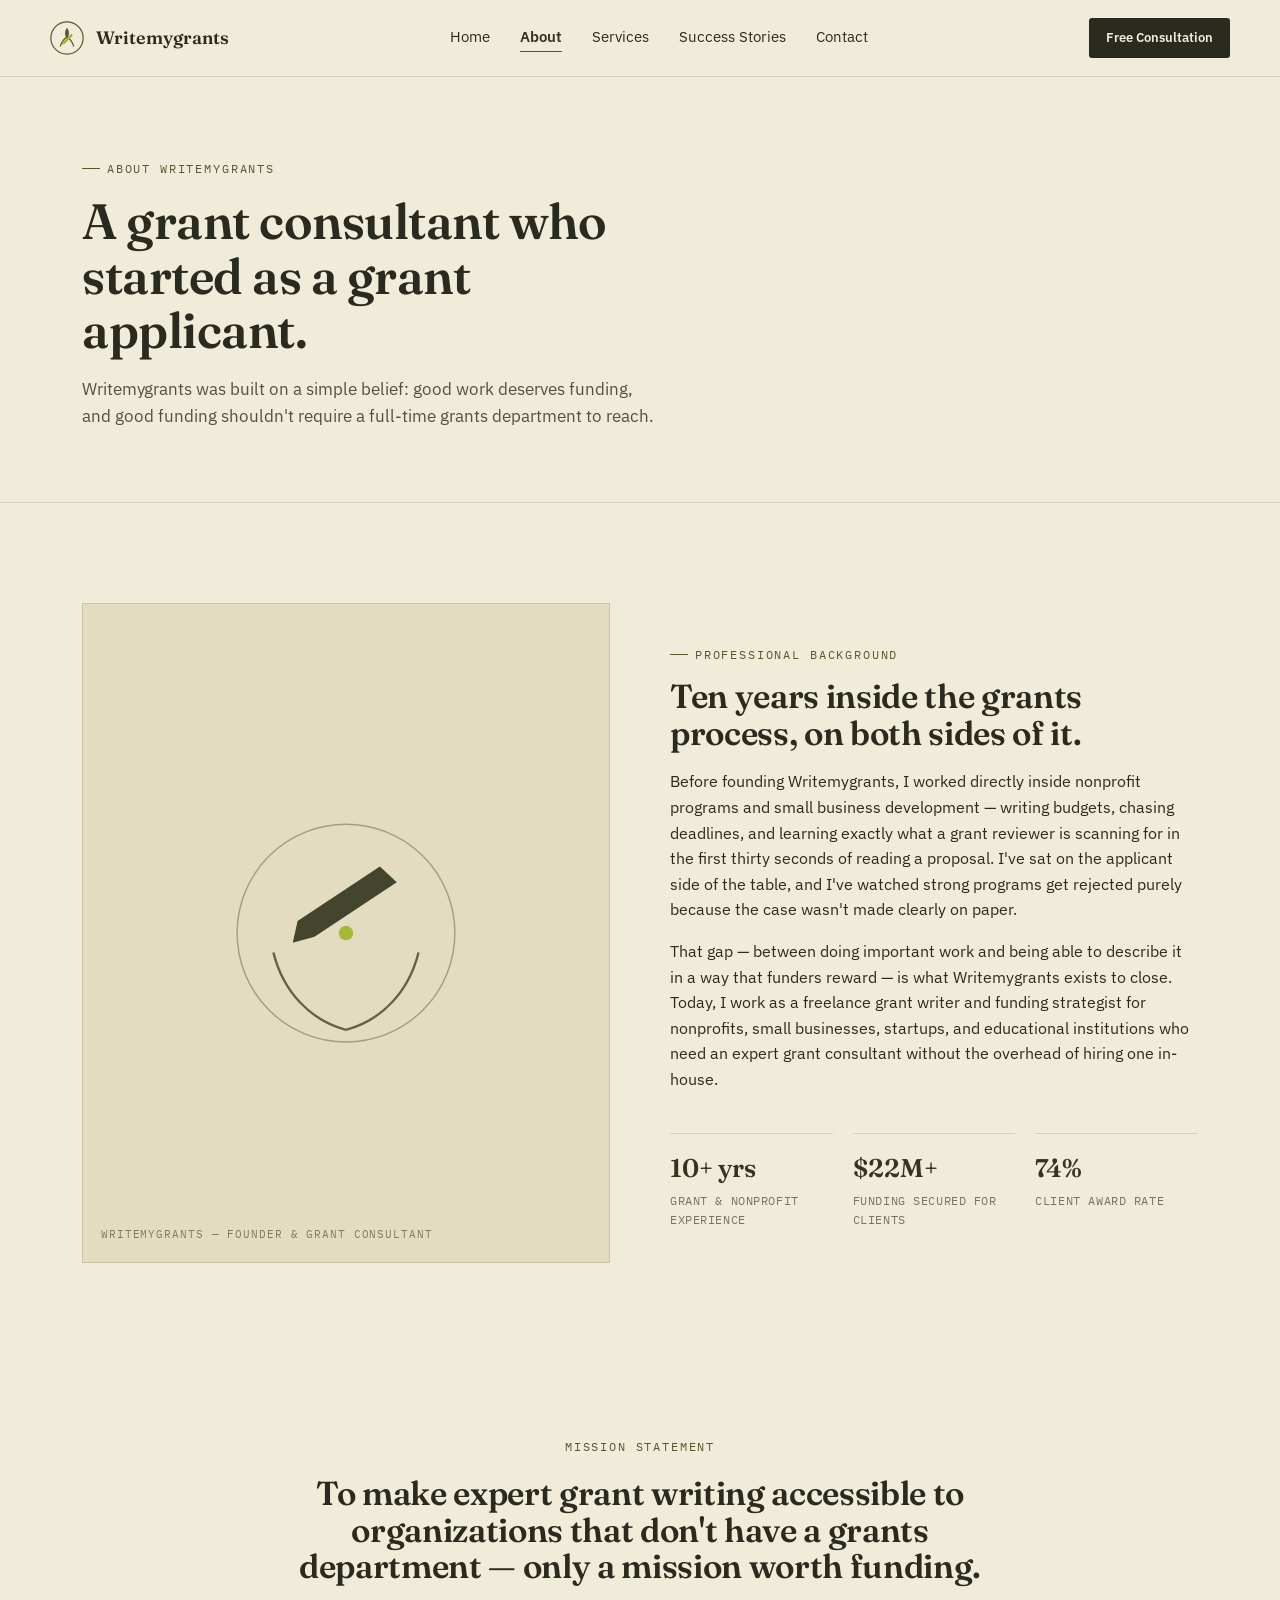
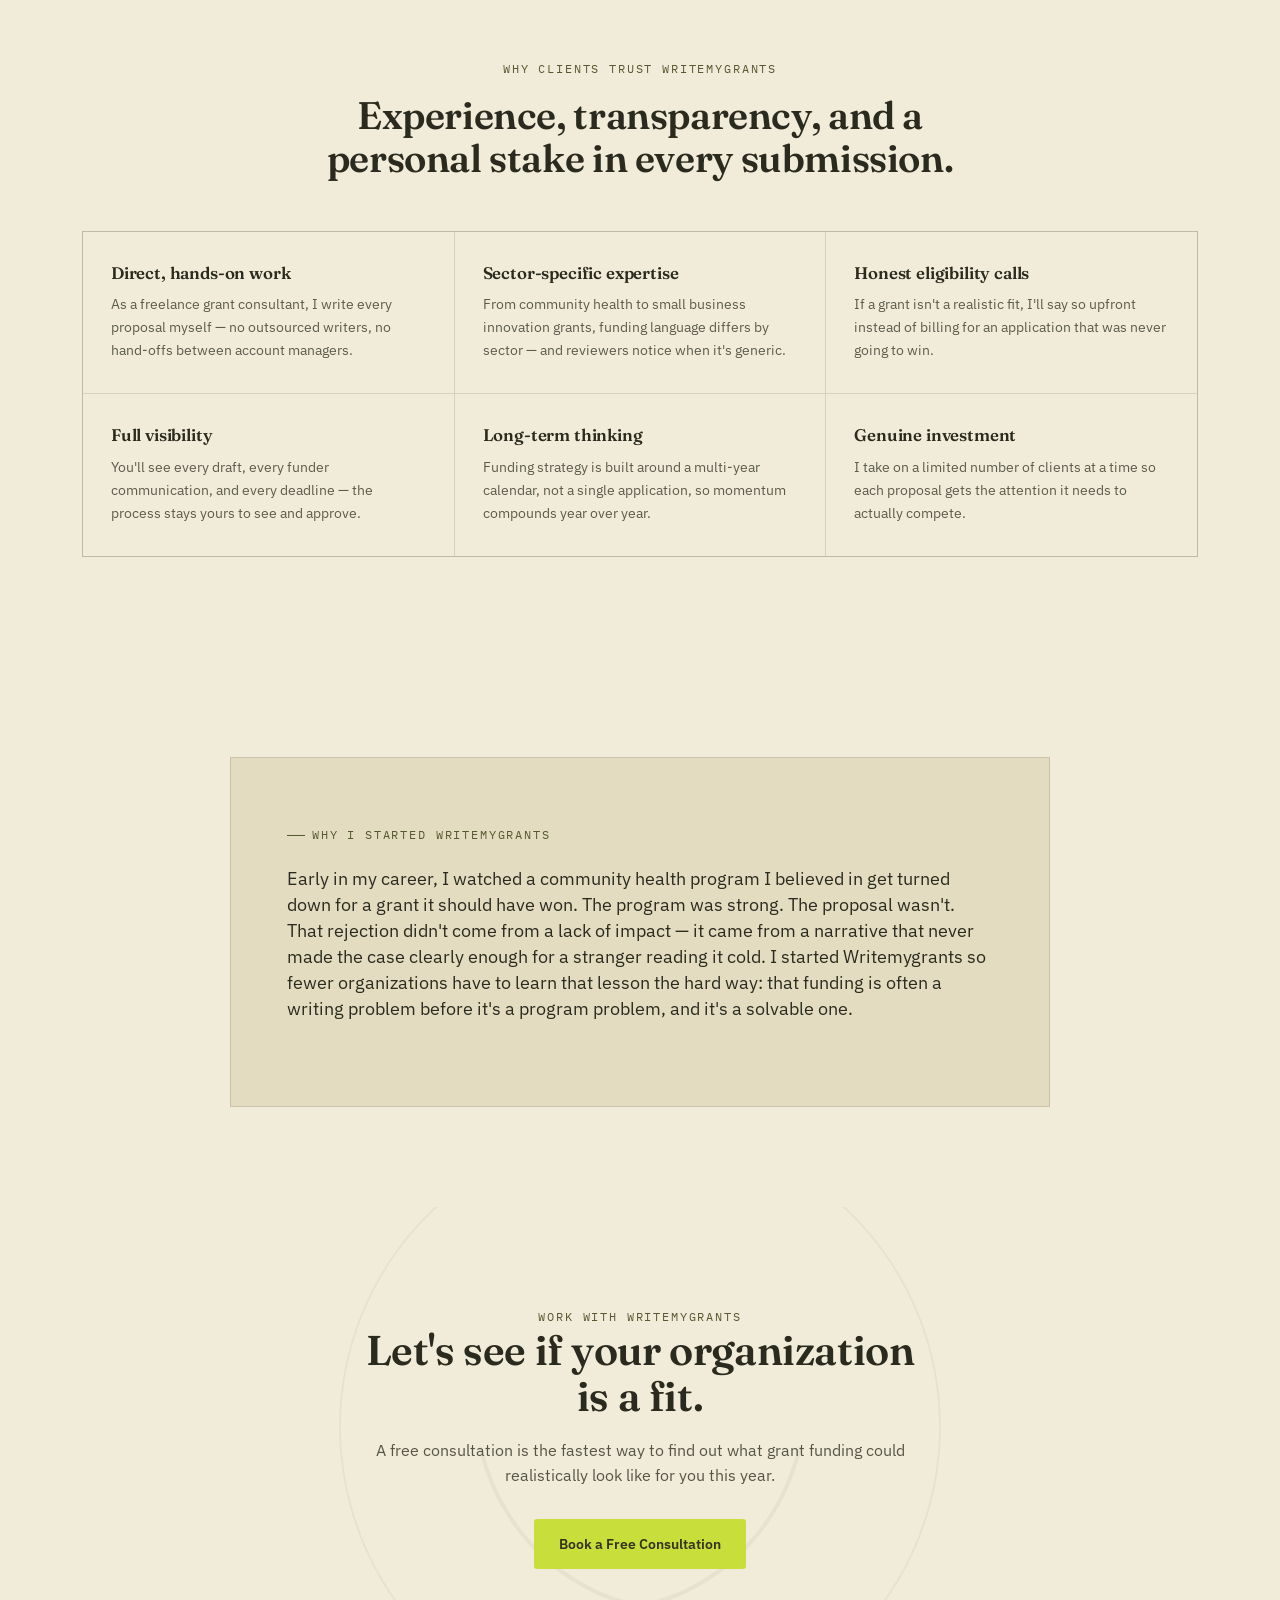
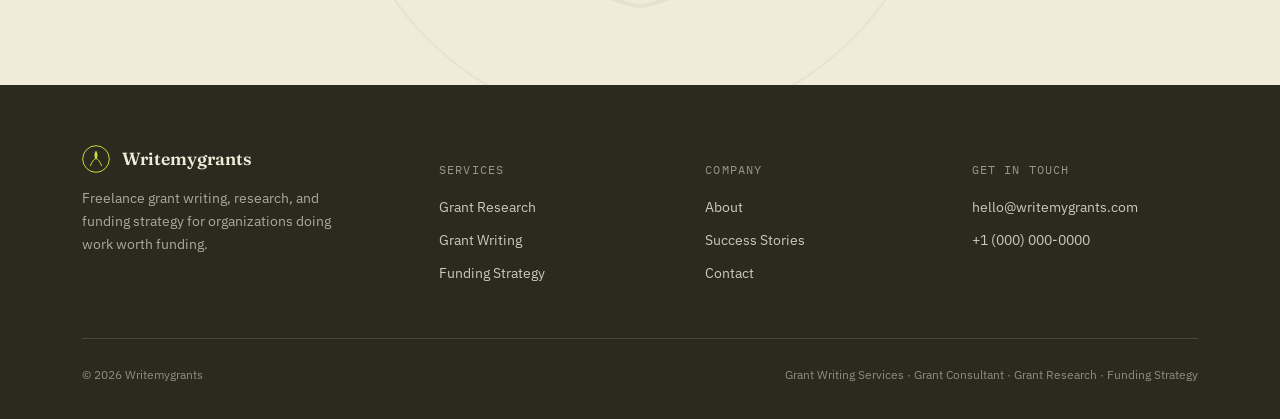
==== about.html @ f79d7c41 "Add files via upload" ====
<!DOCTYPE html>
<html lang="en">
<head>
<meta charset="UTF-8">
<meta name="viewport" content="width=device-width, initial-scale=1.0">
<title>About Writemygrants | Freelance Grant Consultant &amp; Grant Writing Expert</title>
<meta name="description" content="Learn about Writemygrants — a freelance grant consultant dedicated to helping nonprofits, small businesses, and educational institutions secure funding through expert grant research and grant writing.">
<link rel="preconnect" href="https://fonts.googleapis.com">
<link rel="preconnect" href="https://fonts.gstatic.com" crossorigin>
<link href="https://fonts.googleapis.com/css2?family=Fraunces:ital,opsz,wght@0,9..144,300;0,9..144,500;0,9..144,600;1,9..144,400&family=IBM+Plex+Sans:wght@400;500;600&family=IBM+Plex+Mono:wght@400;500&display=swap" rel="stylesheet">
<link rel="stylesheet" href="styles.css">
</head>
<body>

<header class="site">
  <div class="wrap header-row">
    <a href="index.html" class="brand">
      <svg class="mark" viewBox="0 0 40 40" fill="none">
        <circle cx="20" cy="20" r="19" stroke="var(--olive)" stroke-width="1.4"/>
        <path d="M20 8c-3 4-3 9 0 13 3-4 3-9 0-13z" fill="var(--olive)"/>
        <path d="M12 30c2-6 4-9 8-11" stroke="var(--olive)" stroke-width="1.4" fill="none"/>
        <path d="M28 30c-2-6-4-9-8-11" stroke="var(--olive)" stroke-width="1.4" fill="none"/>
        <path d="M15 25l10-10 2 2-10 10-3 1z" fill="var(--chartreuse-deep)"/>
      </svg>
      Writemygrants
    </a>
    <nav class="main-nav">
      <a href="index.html">Home</a>
      <a href="about.html" class="active">About</a>
      <a href="services.html">Services</a>
      <a href="success-stories.html">Success Stories</a>
      <a href="contact.html">Contact</a>
    </nav>
    <div class="nav-cta">
      <a href="contact.html" class="btn btn-primary btn-sm">Free Consultation</a>
    </div>
  </div>
</header>

<main>

  <section class="page-hero">
    <div class="wrap">
      <span class="eyebrow">About Writemygrants</span>
      <h1>A grant consultant who started as a grant applicant.</h1>
      <p class="lede">Writemygrants was built on a simple belief: good work deserves funding, and good funding shouldn't require a full-time grants department to reach.</p>
    </div>
  </section>

  <section class="section">
    <div class="wrap about-grid">
      <div class="about-portrait">
        <svg viewBox="0 0 200 220" fill="none">
          <circle cx="100" cy="110" r="90" stroke="var(--olive)" stroke-width="1.2" stroke-opacity="0.5"/>
          <path d="M100 190 C 70 182, 48 158, 40 126" stroke="var(--olive)" stroke-width="2" fill="none"/>
          <path d="M100 190 C 130 182, 152 158, 160 126" stroke="var(--olive)" stroke-width="2" fill="none"/>
          <path d="M60 100 L128 55 L142 68 L74 113 L56 118 Z" fill="var(--olive-deep)"/>
          <circle cx="100" cy="110" r="6" fill="var(--chartreuse-deep)"/>
        </svg>
        <span class="frame-label">Writemygrants — Founder &amp; Grant Consultant</span>
      </div>
      <div>
        <span class="eyebrow">Professional background</span>
        <h2 style="font-size:clamp(1.7rem,2.6vw,2.2rem); margin: 14px 0 18px;">Ten years inside the grants process, on both sides of it.</h2>
        <p>Before founding Writemygrants, I worked directly inside nonprofit programs and small business development — writing budgets, chasing deadlines, and learning exactly what a grant reviewer is scanning for in the first thirty seconds of reading a proposal. I've sat on the applicant side of the table, and I've watched strong programs get rejected purely because the case wasn't made clearly on paper.</p>
        <p>That gap — between doing important work and being able to describe it in a way that funders reward — is what Writemygrants exists to close. Today, I work as a freelance grant writer and funding strategist for nonprofits, small businesses, startups, and educational institutions who need an expert grant consultant without the overhead of hiring one in-house.</p>
        <div class="creds">
          <div class="cred"><div class="num">10+ yrs</div><div class="label">Grant &amp; nonprofit experience</div></div>
          <div class="cred"><div class="num">$22M+</div><div class="label">Funding secured for clients</div></div>
          <div class="cred"><div class="num">74%</div><div class="label">Client award rate</div></div>
        </div>
      </div>
    </div>
  </section>

  <section class="section-tight">
    <div class="wrap wrap-narrow" style="text-align:center;">
      <span class="eyebrow center">Mission statement</span>
      <h2 style="margin:16px 0 0; font-size:clamp(1.6rem,2.6vw,2.1rem);">To make expert grant writing accessible to organizations that don't have a grants department — only a mission worth funding.</h2>
    </div>
  </section>

  <section class="section" style="padding-top:0;">
    <div class="wrap">
      <div class="section-head center" style="margin-left:auto;margin-right:auto;">
        <span class="eyebrow center">Why clients trust Writemygrants</span>
        <h2>Experience, transparency, and a personal stake in every submission.</h2>
      </div>
      <div class="values-grid">
        <div class="value-card">
          <h3>Direct, hands-on work</h3>
          <p>As a freelance grant consultant, I write every proposal myself — no outsourced writers, no hand-offs between account managers.</p>
        </div>
        <div class="value-card">
          <h3>Sector-specific expertise</h3>
          <p>From community health to small business innovation grants, funding language differs by sector — and reviewers notice when it's generic.</p>
        </div>
        <div class="value-card">
          <h3>Honest eligibility calls</h3>
          <p>If a grant isn't a realistic fit, I'll say so upfront instead of billing for an application that was never going to win.</p>
        </div>
        <div class="value-card">
          <h3>Full visibility</h3>
          <p>You'll see every draft, every funder communication, and every deadline — the process stays yours to see and approve.</p>
        </div>
        <div class="value-card">
          <h3>Long-term thinking</h3>
          <p>Funding strategy is built around a multi-year calendar, not a single application, so momentum compounds year over year.</p>
        </div>
        <div class="value-card">
          <h3>Genuine investment</h3>
          <p>I take on a limited number of clients at a time so each proposal gets the attention it needs to actually compete.</p>
        </div>
      </div>
    </div>
  </section>

  <!-- ===== PERSONAL STORY ===== -->
  <section class="testimonial">
    <div class="wrap">
      <div class="testimonial-panel" style="text-align:left;">
        <span class="eyebrow" style="margin-bottom:20px;">Why I started Writemygrants</span>
        <blockquote style="font-size:1.15rem; font-style:normal; font-family:'IBM Plex Sans',sans-serif;">Early in my career, I watched a community health program I believed in get turned down for a grant it should have won. The program was strong. The proposal wasn't. That rejection didn't come from a lack of impact — it came from a narrative that never made the case clearly enough for a stranger reading it cold. I started Writemygrants so fewer organizations have to learn that lesson the hard way: that funding is often a writing problem before it's a program problem, and it's a solvable one.</blockquote>
      </div>
    </div>
  </section>

  <section class="cta-final">
    <svg class="cta-wreath" viewBox="0 0 320 320" fill="none">
      <path d="M160 250 C 118 240, 90 210, 80 170" stroke="var(--olive)" stroke-width="2" fill="none"/>
      <path d="M160 250 C 202 240, 230 210, 240 170" stroke="var(--olive)" stroke-width="2" fill="none"/>
      <circle cx="160" cy="160" r="150" stroke="var(--olive)" stroke-width="1"/>
    </svg>
    <div class="wrap inner">
      <span class="eyebrow center">Work with Writemygrants</span>
      <h2>Let's see if your organization is a fit.</h2>
      <p>A free consultation is the fastest way to find out what grant funding could realistically look like for you this year.</p>
      <div class="actions center">
        <a href="contact.html" class="btn btn-accent">Book a Free Consultation</a>
      </div>
    </div>
  </section>

</main>

<footer class="site">
  <div class="wrap">
    <div class="footer-top">
      <div>
        <div class="footer-brand">
          <svg class="mark" viewBox="0 0 40 40" fill="none">
            <circle cx="20" cy="20" r="19" stroke="var(--chartreuse)" stroke-width="1.4"/>
            <path d="M20 8c-3 4-3 9 0 13 3-4 3-9 0-13z" fill="var(--chartreuse)"/>
            <path d="M12 30c2-6 4-9 8-11" stroke="var(--chartreuse)" stroke-width="1.4" fill="none"/>
            <path d="M28 30c-2-6-4-9-8-11" stroke="var(--chartreuse)" stroke-width="1.4" fill="none"/>
          </svg>
          Writemygrants
        </div>
        <p>Freelance grant writing, research, and funding strategy for organizations doing work worth funding.</p>
      </div>
      <div class="footer-col">
        <h4>Services</h4>
        <a href="services.html">Grant Research</a>
        <a href="services.html">Grant Writing</a>
        <a href="services.html">Funding Strategy</a>
      </div>
      <div class="footer-col">
        <h4>Company</h4>
        <a href="about.html">About</a>
        <a href="success-stories.html">Success Stories</a>
        <a href="contact.html">Contact</a>
      </div>
      <div class="footer-col">
        <h4>Get in touch</h4>
        <a href="mailto:hello@writemygrants.com">hello@writemygrants.com</a>
        <a href="tel:+10000000000">+1 (000) 000-0000</a>
      </div>
    </div>
    <div class="footer-bottom">
      <span>© 2026 Writemygrants</span>
      <span>Grant Writing Services · Grant Consultant · Grant Research · Funding Strategy</span>
    </div>
  </div>
</footer>

</body>
</html>
---- styles.css ----
/* ===========================================================
   Writemygrants — shared stylesheet
   Palette: beige / olive / green / chartreuse
   Type: Fraunces (display) + IBM Plex Sans (body) + IBM Plex Mono (utility)
=========================================================== */

:root{
  --beige: #F1ECDA;
  --beige-deep: #E4DCC0;
  --ink: #2A2B1E;
  --olive: #55592F;
  --olive-soft: #767A47;
  --olive-deep: #33351F;
  --green-deep: #2C3A26;
  --chartreuse: #C7DE3B;
  --chartreuse-deep: #9FB52A;
  --line: rgba(42,43,30,0.14);
  --radius: 3px;
}

*{ box-sizing: border-box; }
html{ scroll-behavior: smooth; }
body{
  margin:0;
  background: var(--beige);
  color: var(--ink);
  font-family: 'IBM Plex Sans', sans-serif;
  font-size: 16px;
  line-height: 1.6;
  -webkit-font-smoothing: antialiased;
}

h1,h2,h3{
  font-family: 'Fraunces', serif;
  font-weight: 600;
  line-height: 1.1;
  margin: 0;
  letter-spacing: -0.01em;
}

p{ margin: 0 0 1em; }
a{ color: inherit; }
img,svg{ display:block; max-width:100%; }
ul{ margin:0; padding:0; list-style:none; }

.eyebrow{
  font-family: 'IBM Plex Mono', monospace;
  font-size: 0.72rem;
  letter-spacing: 0.16em;
  text-transform: uppercase;
  color: var(--olive);
  display: inline-flex;
  align-items: center;
  gap: 0.6em;
}
.eyebrow::before{
  content:"";
  width: 18px; height: 1px;
  background: var(--olive);
  display:inline-block;
}
.eyebrow.center{ justify-content:center; }
.eyebrow.center::before{ display:none; }

.wrap{
  max-width: 1180px;
  margin: 0 auto;
  padding: 0 32px;
}
.wrap-narrow{
  max-width: 820px;
  margin: 0 auto;
  padding: 0 32px;
}

/* ---------- Buttons ---------- */
.btn{
  display:inline-flex; align-items:center; gap:8px;
  font-family:'IBM Plex Sans', sans-serif; font-weight:600; font-size:0.88rem;
  padding: 13px 24px; border-radius: var(--radius);
  text-decoration:none; border:1px solid transparent; cursor:pointer;
  transition: transform .18s ease, background .18s ease, border-color .18s ease;
}
.btn-primary{ background: var(--ink); color: var(--beige); }
.btn-primary:hover{ background: var(--olive-deep); transform: translateY(-1px); }
.btn-accent{ background: var(--chartreuse); color: var(--olive-deep); }
.btn-accent:hover{ background: var(--chartreuse-deep); transform: translateY(-1px); }
.btn-ghost{ border-color: var(--ink); background: transparent; }
.btn-ghost:hover{ background: var(--ink); color: var(--beige); }
.btn-sm{ padding: 9px 16px; font-size: 0.8rem; }
.actions{ display:flex; gap:16px; align-items:center; flex-wrap:wrap; }
.actions.center{ justify-content:center; }

/* ---------- Header ---------- */
header.site{
  position: sticky; top:0; z-index: 50;
  background: rgba(241,236,218,0.94);
  backdrop-filter: blur(6px);
  border-bottom: 1px solid var(--line);
}
.header-row{
  display:flex; align-items:center; justify-content:space-between;
  padding: 18px 0;
}
.brand{
  display:flex; align-items:center; gap:12px;
  font-family:'Fraunces', serif; font-weight:600; font-size:1.12rem;
  text-decoration:none; color: var(--ink); white-space:nowrap;
}
.brand .mark{ width:34px; height:34px; flex-shrink:0; }
nav.main-nav{ display:flex; gap:30px; }
nav.main-nav a{
  text-decoration:none; font-size:0.92rem; color: var(--ink);
  position:relative; padding-bottom:3px; white-space:nowrap;
}
nav.main-nav a::after{
  content:""; position:absolute; left:0; right:0; bottom:0; height:1px;
  background: var(--olive); transform: scaleX(0); transform-origin: left;
  transition: transform .25s ease;
}
nav.main-nav a:hover::after,
nav.main-nav a.active::after{ transform: scaleX(1); }
nav.main-nav a.active{ color: var(--olive-deep); font-weight:600; }
.nav-cta{ display:flex; align-items:center; gap:18px; }

/* ---------- Page hero (interior pages) ---------- */
.page-hero{
  padding: 74px 0 56px;
  border-bottom: 1px solid var(--line);
}
.page-hero .eyebrow{ margin-bottom: 16px; }
.page-hero h1{ font-size: clamp(2.1rem, 4vw, 3.1rem); max-width: 18ch; }
.page-hero p.lede{ margin-top:18px; max-width: 58ch; opacity:0.8; font-size:1.05rem; }

/* ---------- Hero (home) ---------- */
.hero{ padding: 92px 0 70px; position: relative; overflow: hidden; }
.hero-grid{ display:grid; grid-template-columns: 1.05fr 0.95fr; gap: 48px; align-items:center; }
.hero h1{ font-size: clamp(2.4rem, 4.4vw, 3.65rem); margin: 18px 0 22px; }
.hero h1 em{ font-style: italic; font-weight: 400; color: var(--olive); }
.hero p.lede{ font-size: 1.08rem; max-width: 46ch; opacity: 0.82; margin-bottom: 34px; }
.hero-visual{ position:relative; display:flex; align-items:center; justify-content:center; }
.seal{ width: min(100%, 380px); animation: stampIn 0.9s cubic-bezier(.2,.9,.25,1) both; animation-delay:.15s; }
@keyframes stampIn{
  0%{ opacity:0; transform: scale(1.22) rotate(-6deg); }
  60%{ opacity:1; }
  100%{ opacity:1; transform: scale(1) rotate(0deg); }
}
.chip{
  position:absolute; background: var(--beige); border:1px solid var(--line);
  border-radius: var(--radius); padding: 10px 14px;
  font-family:'IBM Plex Mono', monospace; font-size: 0.74rem;
  box-shadow: 0 10px 24px rgba(42,43,30,0.08);
  opacity:0; animation: chipIn .6s ease forwards;
}
.chip .n{ display:block; font-family:'Fraunces', serif; font-size:1.15rem; font-weight:600; color: var(--olive-deep); }
.chip-a{ top: 4%; left: -4%; animation-delay: .75s; }
.chip-b{ bottom: 6%; right: -6%; animation-delay: .95s; }
@keyframes chipIn{ from{ opacity:0; transform: translateY(8px);} to{opacity:1; transform:translateY(0);} }
@media (prefers-reduced-motion: reduce){ .seal, .chip{ animation:none !important; opacity:1; transform:none; } }

/* ---------- Trust strip ---------- */
.trust{ border-top: 1px solid var(--line); border-bottom: 1px solid var(--line); padding: 22px 0; }
.trust-row{ display:flex; flex-wrap:wrap; gap: 14px 36px; align-items:center; justify-content:space-between; }
.trust-label{ font-family:'IBM Plex Mono', monospace; font-size:0.72rem; letter-spacing:0.1em; text-transform:uppercase; opacity:0.6; }
.sector-list{ display:flex; flex-wrap:wrap; gap: 10px 28px; }
.sector-list span{ font-size:0.92rem; opacity:0.75; }

/* ---------- Generic section ---------- */
.section{ padding: 100px 0; }
.section-tight{ padding: 70px 0; }
.section-head{ max-width: 660px; margin-bottom: 52px; }
.section-head.center{ margin-left:auto; margin-right:auto; text-align:center; }
.section-head h2{ font-size: clamp(1.9rem, 3vw, 2.6rem); margin-top:14px; }
.section-head p{ opacity:0.78; margin-top:14px; max-width: 56ch; }
.section-head.center p{ margin-left:auto; margin-right:auto; }

/* ---------- Benefit / feature grid ---------- */
.feature-grid{ display:grid; grid-template-columns: repeat(3,1fr); gap: 1px; background: var(--line); border:1px solid var(--line); }
.feature-card{ background: var(--beige); padding: 34px 30px; transition: background .2s ease; }
.feature-card:hover{ background: var(--beige-deep); }
.feature-card .icon{ width:28px; height:28px; margin-bottom:20px; color: var(--olive); }
.feature-card h3{ font-size:1.05rem; margin-bottom:10px; }
.feature-card p{ font-size:0.9rem; opacity:0.75; margin:0; }

/* ---------- Steps / process ---------- */
.steps{ display:grid; grid-template-columns: repeat(5, 1fr); gap:0; position:relative; }
.steps.steps-4{ grid-template-columns: repeat(4,1fr); }
.steps::before{ content:""; position:absolute; top:18px; left:4%; right:4%; height:1px; background: var(--line); }
.step{ padding: 0 18px 0 0; position:relative; }
.step .num{
  font-family:'IBM Plex Mono', monospace; font-size:0.82rem; color: var(--beige);
  background: var(--olive-deep); width:36px; height:36px; border-radius:50%;
  display:flex; align-items:center; justify-content:center; position:relative; z-index:2; margin-bottom:20px;
}
.step h3{ font-size:1.05rem; margin-bottom:8px; }
.step p{ font-size:0.9rem; opacity:0.75; margin:0; }

/* ---------- Stats band ---------- */
.band{ background: var(--olive-deep); color: var(--beige); padding: 84px 0; position:relative; overflow:hidden; }
.band-wreath{ position:absolute; right:-80px; top:50%; transform: translateY(-50%); width:420px; opacity:0.08; }
.band-grid{ display:grid; grid-template-columns: repeat(4,1fr); gap:30px; position:relative; z-index:1; }
.stat .num{ font-family:'Fraunces', serif; font-weight:600; font-size: clamp(2.1rem,3.6vw,3rem); color: var(--chartreuse); }
.stat .label{ font-family:'IBM Plex Mono', monospace; font-size:0.76rem; letter-spacing:0.06em; opacity:0.72; margin-top:8px; text-transform:uppercase; }

/* ---------- Testimonials ---------- */
.testi-grid{ display:grid; grid-template-columns: repeat(3,1fr); gap: 24px; }
.testi-card{ background: var(--beige-deep); border:1px solid var(--line); padding: 32px 28px; display:flex; flex-direction:column; }
.testi-card blockquote{ font-family:'Fraunces', serif; font-style:italic; font-weight:400; font-size:1.08rem; margin:0 0 20px; line-height:1.45; flex-grow:1; }
.testi-card cite{ font-style:normal; font-family:'IBM Plex Mono', monospace; font-size:0.74rem; letter-spacing:0.03em; opacity:0.68; }

.testimonial{ padding: 100px 0; }
.testimonial-panel{ background: var(--beige-deep); border:1px solid var(--line); padding: 60px 56px; text-align:center; max-width: 820px; margin:0 auto; }
.testimonial-panel blockquote{ font-family:'Fraunces', serif; font-style:italic; font-weight:400; font-size: clamp(1.25rem, 2.2vw, 1.55rem); margin:0 0 24px; line-height:1.42; }
.testimonial-panel cite{ font-style:normal; font-family:'IBM Plex Mono', monospace; font-size:0.76rem; letter-spacing:0.03em; opacity:0.68; }

/* ---------- CTA band ---------- */
.cta-final{ padding: 96px 0 116px; position:relative; text-align:center; overflow:hidden; }
.cta-final .cta-wreath{ position:absolute; left:50%; top:46%; transform: translate(-50%,-50%); width:640px; opacity:0.06; z-index:0; }
.cta-final .inner{ position:relative; z-index:1; max-width:620px; margin:0 auto; }
.cta-final h2{ font-size: clamp(2rem,3.6vw,2.6rem); margin-bottom:18px; }
.cta-final p{ opacity:0.78; margin-bottom: 30px; }

/* ---------- Services page ---------- */
.service-block{ padding: 64px 0; border-bottom: 1px solid var(--line); }
.service-block:last-of-type{ border-bottom:none; }
.service-block-grid{ display:grid; grid-template-columns: 0.9fr 1.1fr; gap: 56px; align-items:start; }
.service-block .index{ font-family:'IBM Plex Mono', monospace; font-size:0.78rem; color: var(--olive); letter-spacing:0.08em; margin-bottom:14px; display:block; }
.service-block h2{ font-size: clamp(1.5rem,2.4vw,1.9rem); margin-bottom: 16px; }
.service-block .desc{ opacity:0.82; margin-bottom:0; }
.service-side h4{
  font-family:'IBM Plex Mono', monospace; font-size:0.72rem; letter-spacing:0.1em; text-transform:uppercase;
  color: var(--olive); margin: 0 0 14px;
}
.service-side .col{ margin-bottom: 26px; }
.service-side ul li{ font-size:0.92rem; padding-left: 20px; position:relative; margin-bottom:10px; opacity:0.85; }
.service-side ul li::before{ content:"—"; position:absolute; left:0; color: var(--olive); }
.service-block .cta-row{ margin-top: 22px; }

/* ---------- Case studies ---------- */
.case-grid{ display:flex; flex-direction:column; gap: 1px; background: var(--line); border:1px solid var(--line); margin-top: 10px; }
.case-card{ background: var(--beige); padding: 46px 44px; display:grid; grid-template-columns: 0.7fr 1.3fr; gap: 44px; }
.case-meta{ }
.case-meta .sector{ font-family:'IBM Plex Mono', monospace; font-size:0.72rem; letter-spacing:0.1em; text-transform:uppercase; color: var(--olive); margin-bottom:14px; display:block; }
.case-meta h3{ font-size: 1.5rem; margin-bottom: 18px; }
.case-amount{ background: var(--olive-deep); color: var(--chartreuse); display:inline-block; padding: 10px 16px; font-family:'IBM Plex Mono', monospace; font-size:0.85rem; border-radius: var(--radius); }
.case-body h4{ font-family:'IBM Plex Mono', monospace; font-size:0.72rem; letter-spacing:0.1em; text-transform:uppercase; color: var(--olive); margin: 0 0 8px; }
.case-body .case-section{ margin-bottom: 20px; }
.case-body p{ opacity:0.85; margin:0; }

/* ---------- About page ---------- */
.about-grid{ display:grid; grid-template-columns: 1fr 1fr; gap: 60px; align-items:center; }
.about-portrait{
  aspect-ratio: 4/5; background: var(--beige-deep); border:1px solid var(--line);
  display:flex; align-items:center; justify-content:center; position:relative; overflow:hidden;
}
.about-portrait .frame-label{ position:absolute; bottom:18px; left:18px; font-family:'IBM Plex Mono', monospace; font-size:0.7rem; letter-spacing:0.08em; text-transform:uppercase; opacity:0.55; }
.about-portrait svg{ width: 46%; opacity: 0.9; }
.creds{ display:grid; grid-template-columns: repeat(3,1fr); gap: 20px; margin-top: 40px; }
.creds .cred{ border-top: 1px solid var(--line); padding-top: 14px; }
.creds .cred .num{ font-family:'Fraunces', serif; font-weight:600; font-size:1.6rem; color: var(--olive-deep); }
.creds .cred .label{ font-family:'IBM Plex Mono', monospace; font-size:0.72rem; letter-spacing:0.05em; text-transform:uppercase; opacity:0.62; margin-top:4px; }

.values-grid{ display:grid; grid-template-columns: repeat(3,1fr); gap: 1px; background: var(--line); border:1px solid var(--line); }
.value-card{ background: var(--beige); padding: 32px 28px; }
.value-card h3{ font-size:1.05rem; margin-bottom:10px; }
.value-card p{ font-size:0.9rem; opacity:0.75; margin:0; }

/* ---------- Contact page ---------- */
.contact-grid{ display:grid; grid-template-columns: 1fr 1fr; gap: 60px; align-items:start; }
.contact-form{ display:flex; flex-direction:column; gap: 18px; }
.form-row{ display:grid; grid-template-columns: 1fr 1fr; gap: 18px; }
label{ display:block; font-family:'IBM Plex Mono', monospace; font-size:0.72rem; letter-spacing:0.06em; text-transform:uppercase; opacity:0.65; margin-bottom:8px; }
input, select, textarea{
  width:100%; padding: 13px 14px; border:1px solid var(--line); background: var(--beige-deep);
  color: var(--ink); font-family:'IBM Plex Sans', sans-serif; font-size:0.95rem; border-radius: var(--radius);
}
input:focus, select:focus, textarea:focus{ outline: 2px solid var(--olive-deep); outline-offset:1px; }
textarea{ resize: vertical; min-height: 120px; }
.form-note{ font-size:0.82rem; opacity:0.6; }

.contact-side .panel{ background: var(--beige-deep); border:1px solid var(--line); padding: 30px 28px; margin-bottom: 22px; }
.contact-side .panel h4{ font-family:'IBM Plex Mono', monospace; font-size:0.72rem; letter-spacing:0.08em; text-transform:uppercase; color: var(--olive); margin:0 0 12px; }
.contact-side .panel p{ margin:0 0 8px; font-size:0.94rem; }
.contact-side .panel a{ text-decoration:underline; }

.faq{ max-width: 820px; margin: 0 auto; }
.faq-item{ border-bottom: 1px solid var(--line); }
.faq-q{
  width:100%; text-align:left; background:none; border:none; cursor:pointer;
  padding: 22px 0; display:flex; justify-content:space-between; align-items:center;
  font-family:'Fraunces', serif; font-size:1.05rem; font-weight:600; color: var(--ink);
}
.faq-q .plus{ font-family:'IBM Plex Mono', monospace; font-size:1.2rem; color: var(--olive); transition: transform .2s ease; flex-shrink:0; margin-left: 16px; }
.faq-item.open .faq-q .plus{ transform: rotate(45deg); }
.faq-a{ max-height:0; overflow:hidden; transition: max-height .3s ease; }
.faq-item.open .faq-a{ max-height: 300px; }
.faq-a p{ padding-bottom: 22px; opacity:0.8; margin:0; max-width: 62ch; }

/* ---------- Footer ---------- */
footer.site{ background: var(--ink); color: var(--beige); padding: 60px 0 34px; }
.footer-top{ display:grid; grid-template-columns: 1.4fr repeat(3, 1fr); gap: 40px; padding-bottom: 44px; border-bottom: 1px solid rgba(241,236,218,0.14); }
.footer-brand{ display:flex; align-items:center; gap:12px; font-family:'Fraunces',serif; font-weight:600; font-size:1.1rem; margin-bottom:14px; }
.footer-brand .mark{ width:28px; height:28px; }
.footer-top p{ opacity:0.65; font-size:0.88rem; max-width: 32ch; }
.footer-col h4{ font-family:'IBM Plex Mono', monospace; font-size:0.72rem; letter-spacing:0.1em; text-transform:uppercase; opacity:0.55; margin-bottom:16px; font-weight:400; }
.footer-col a{ display:block; text-decoration:none; opacity:0.82; font-size:0.9rem; margin-bottom:10px; }
.footer-col a:hover{ opacity:1; text-decoration:underline; }
.footer-bottom{ display:flex; justify-content:space-between; align-items:center; padding-top:26px; font-size:0.78rem; opacity:0.5; flex-wrap:wrap; gap:10px; }

/* ---------- Responsive ---------- */
@media (max-width: 980px){
  .hero-grid{ grid-template-columns: 1fr; }
  .hero-visual{ order:-1; max-width:320px; margin:0 auto; }
  .steps, .steps.steps-4{ grid-template-columns: 1fr 1fr; gap: 40px 20px; }
  .steps::before{ display:none; }
  .feature-grid, .values-grid{ grid-template-columns: 1fr 1fr; }
  .band-grid{ grid-template-columns: 1fr 1fr; gap:36px; }
  .footer-top{ grid-template-columns: 1fr 1fr; }
  .service-block-grid{ grid-template-columns: 1fr; gap: 28px; }
  .case-card{ grid-template-columns: 1fr; }
  .about-grid{ grid-template-columns: 1fr; }
  .contact-grid{ grid-template-columns: 1fr; }
  .testi-grid{ grid-template-columns: 1fr; }
}
@media (max-width: 640px){
  .wrap, .wrap-narrow{ padding: 0 20px; }
  nav.main-nav{ display:none; }
  .steps, .steps.steps-4{ grid-template-columns: 1fr; }
  .feature-grid, .values-grid{ grid-template-columns: 1fr; }
  .band-grid{ grid-template-columns: 1fr; }
  .testimonial-panel{ padding: 40px 24px; }
  .footer-top{ grid-template-columns: 1fr; }
  .trust-row{ flex-direction:column; align-items:flex-start; }
  .form-row{ grid-template-columns: 1fr; }
  .creds{ grid-template-columns: 1fr 1fr; }
}

:focus-visible{ outline: 2px solid var(--olive-deep); outline-offset: 2px; }
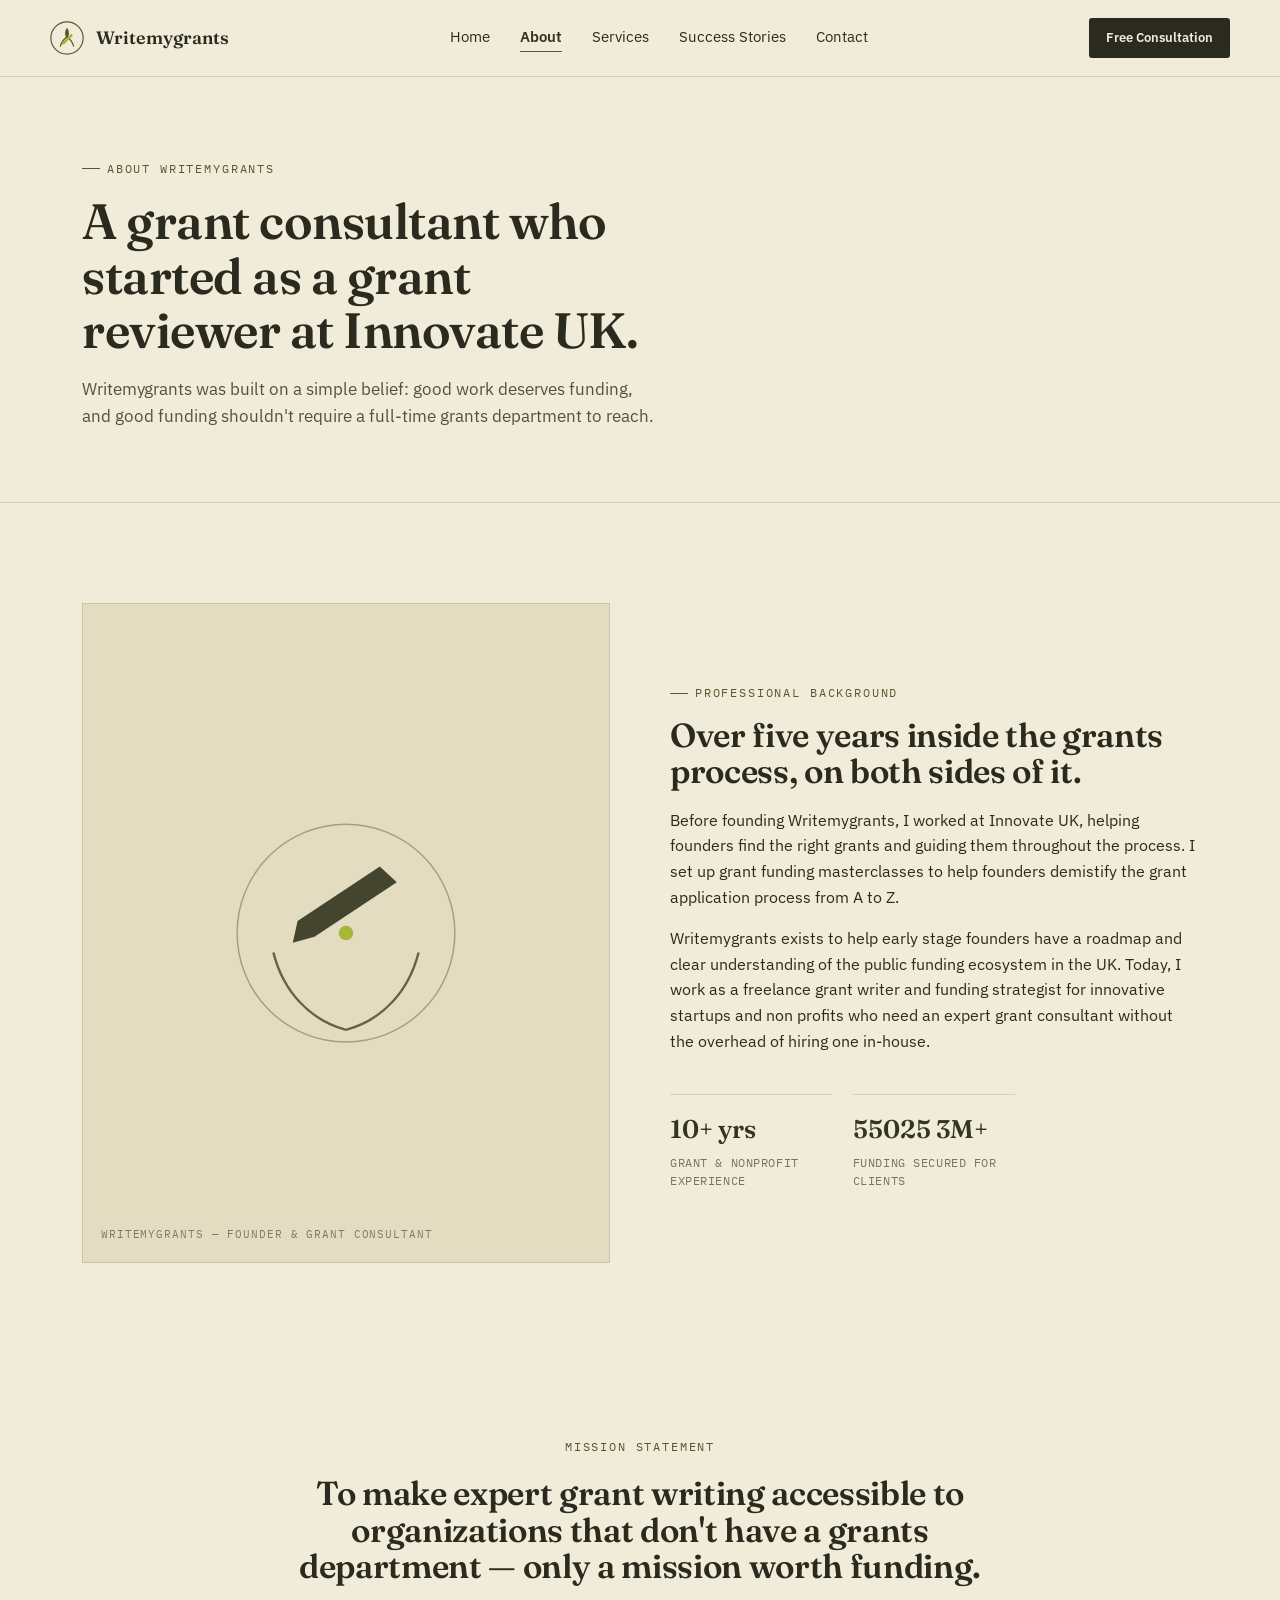
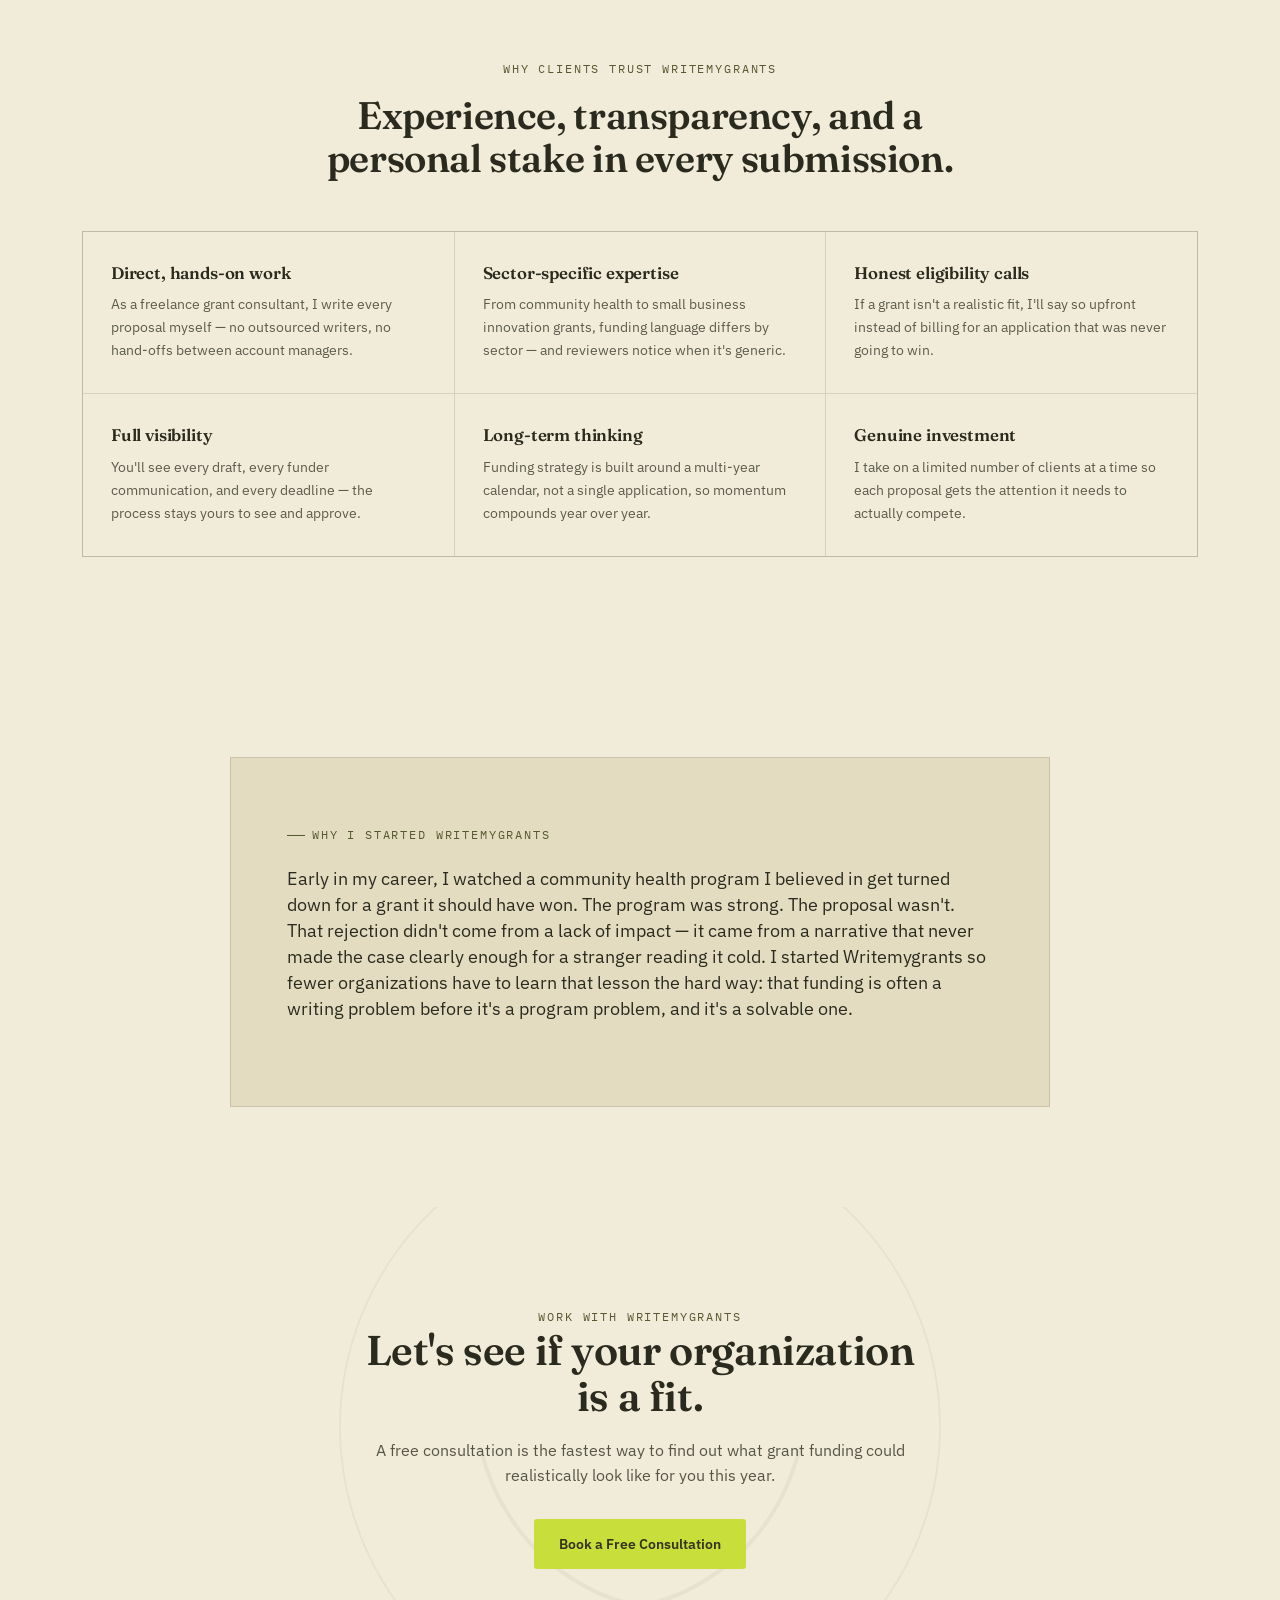
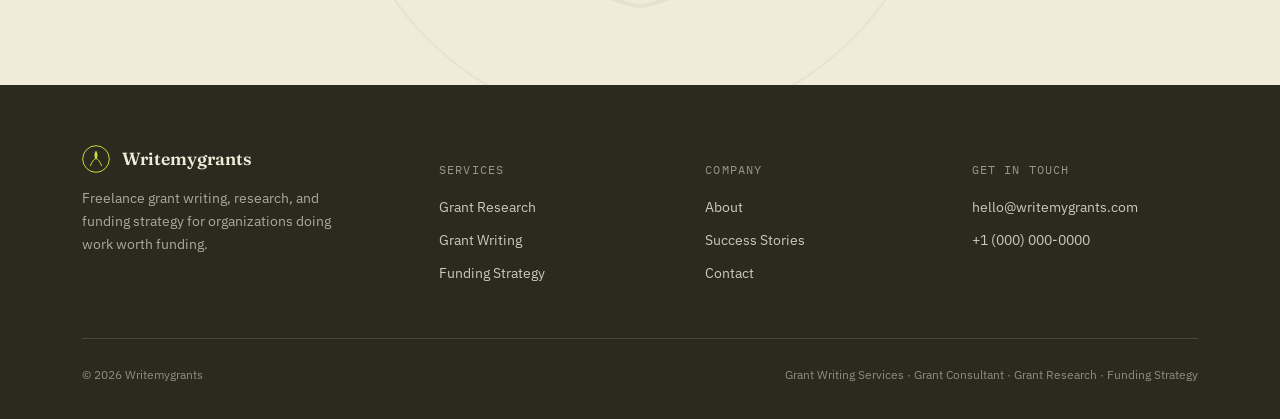
==== commit df5e3800: "Update about.html" ====
--- a/about.html
+++ b/about.html
@@ -42,7 +42,7 @@
   <section class="page-hero">
     <div class="wrap">
       <span class="eyebrow">About Writemygrants</span>
-      <h1>A grant consultant who started as a grant applicant.</h1>
+      <h1>A grant consultant who started as a grant reviewer at Innovate UK.</h1>
       <p class="lede">Writemygrants was built on a simple belief: good work deserves funding, and good funding shouldn't require a full-time grants department to reach.</p>
     </div>
   </section>
@@ -61,13 +61,13 @@
       </div>
       <div>
         <span class="eyebrow">Professional background</span>
-        <h2 style="font-size:clamp(1.7rem,2.6vw,2.2rem); margin: 14px 0 18px;">Ten years inside the grants process, on both sides of it.</h2>
-        <p>Before founding Writemygrants, I worked directly inside nonprofit programs and small business development — writing budgets, chasing deadlines, and learning exactly what a grant reviewer is scanning for in the first thirty seconds of reading a proposal. I've sat on the applicant side of the table, and I've watched strong programs get rejected purely because the case wasn't made clearly on paper.</p>
-        <p>That gap — between doing important work and being able to describe it in a way that funders reward — is what Writemygrants exists to close. Today, I work as a freelance grant writer and funding strategist for nonprofits, small businesses, startups, and educational institutions who need an expert grant consultant without the overhead of hiring one in-house.</p>
+        <h2 style="font-size:clamp(1.7rem,2.6vw,2.2rem); margin: 14px 0 18px;">Over five years inside the grants process, on both sides of it.</h2>
+        <p>Before founding Writemygrants, I worked at Innovate UK, helping founders find the right grants and guiding them throughout the process. I set up grant funding masterclasses to help founders demistify the grant application process from A to Z.</p>
+        <p>Writemygrants exists to help early stage founders have a roadmap and clear understanding of the public funding ecosystem in the UK. Today, I work as a freelance grant writer and funding strategist for innovative startups and non profits who need an expert grant consultant without the overhead of hiring one in-house.</p>
         <div class="creds">
           <div class="cred"><div class="num">10+ yrs</div><div class="label">Grant &amp; nonprofit experience</div></div>
-          <div class="cred"><div class="num">$22M+</div><div class="label">Funding secured for clients</div></div>
-          <div class="cred"><div class="num">74%</div><div class="label">Client award rate</div></div>
+          <div class="cred"><div class="num">55025
+            3M+</div><div class="label">Funding secured for clients</div></div>
         </div>
       </div>
     </div>
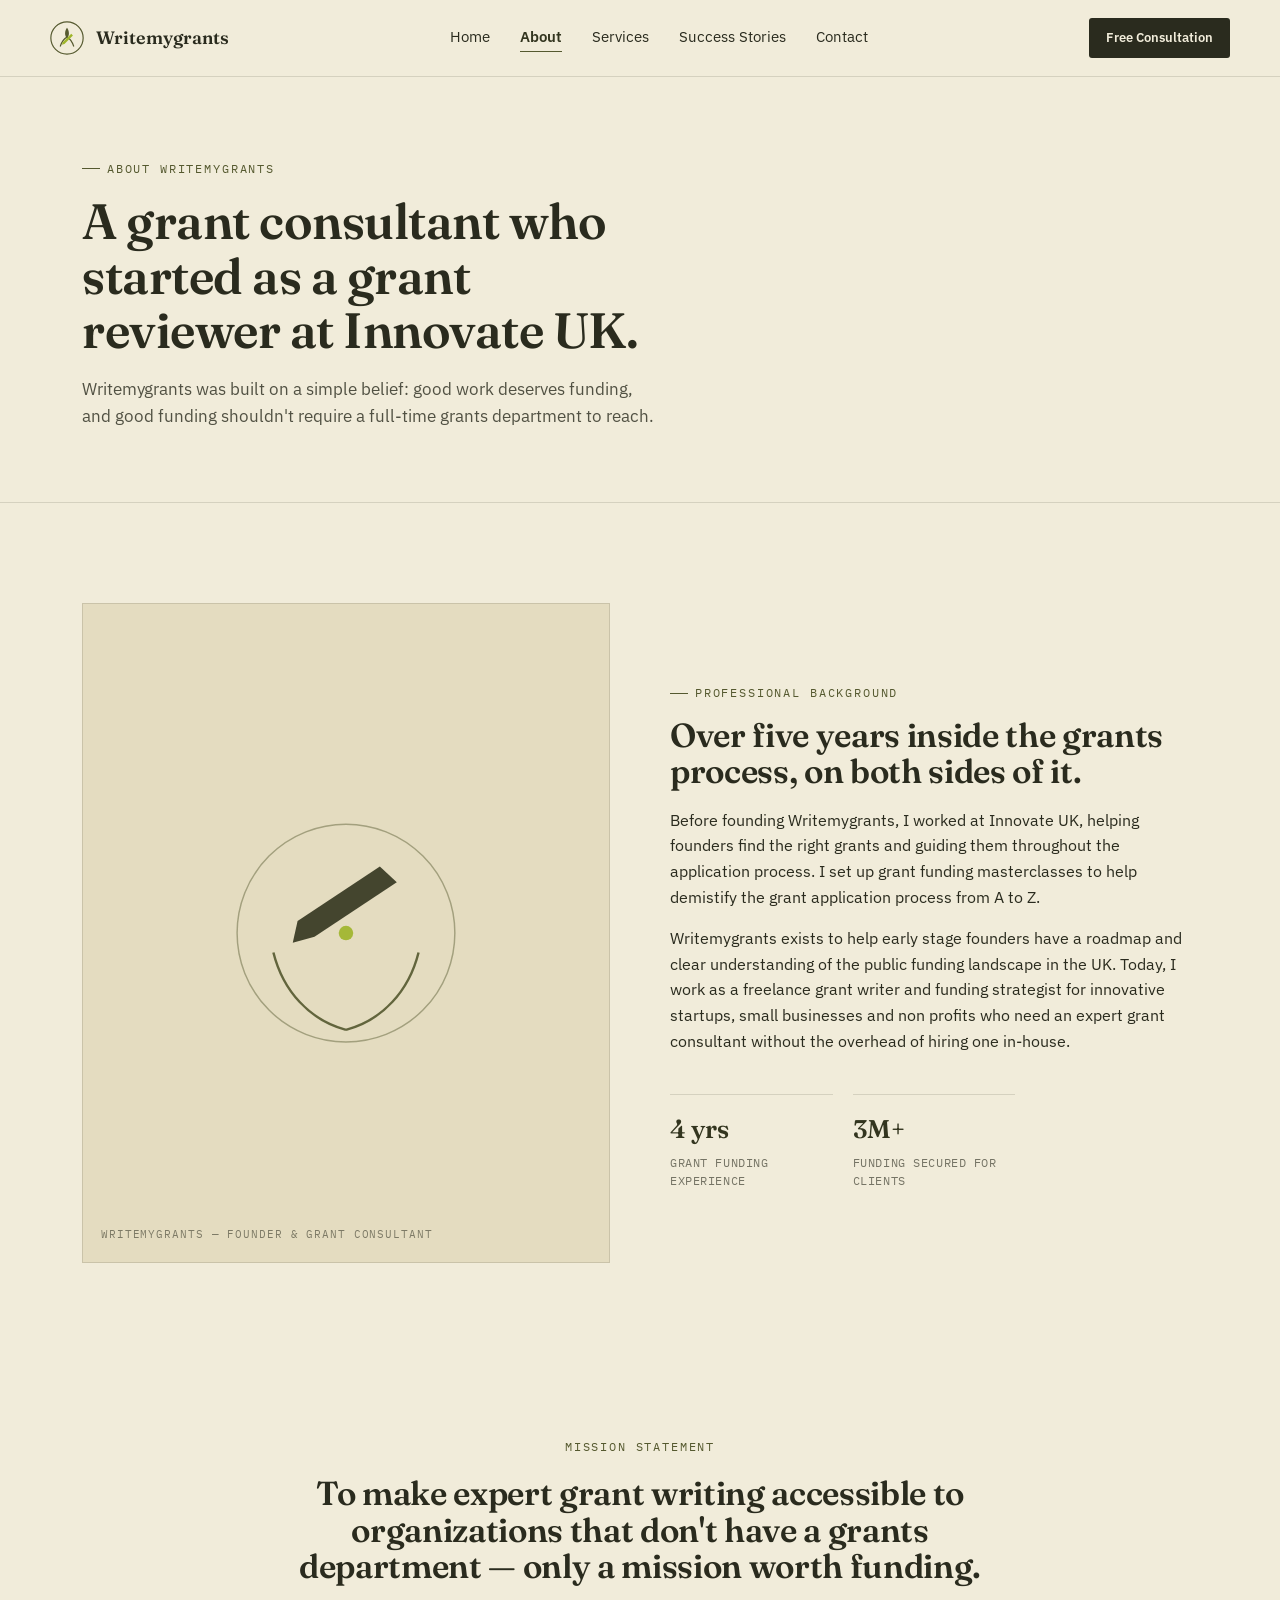
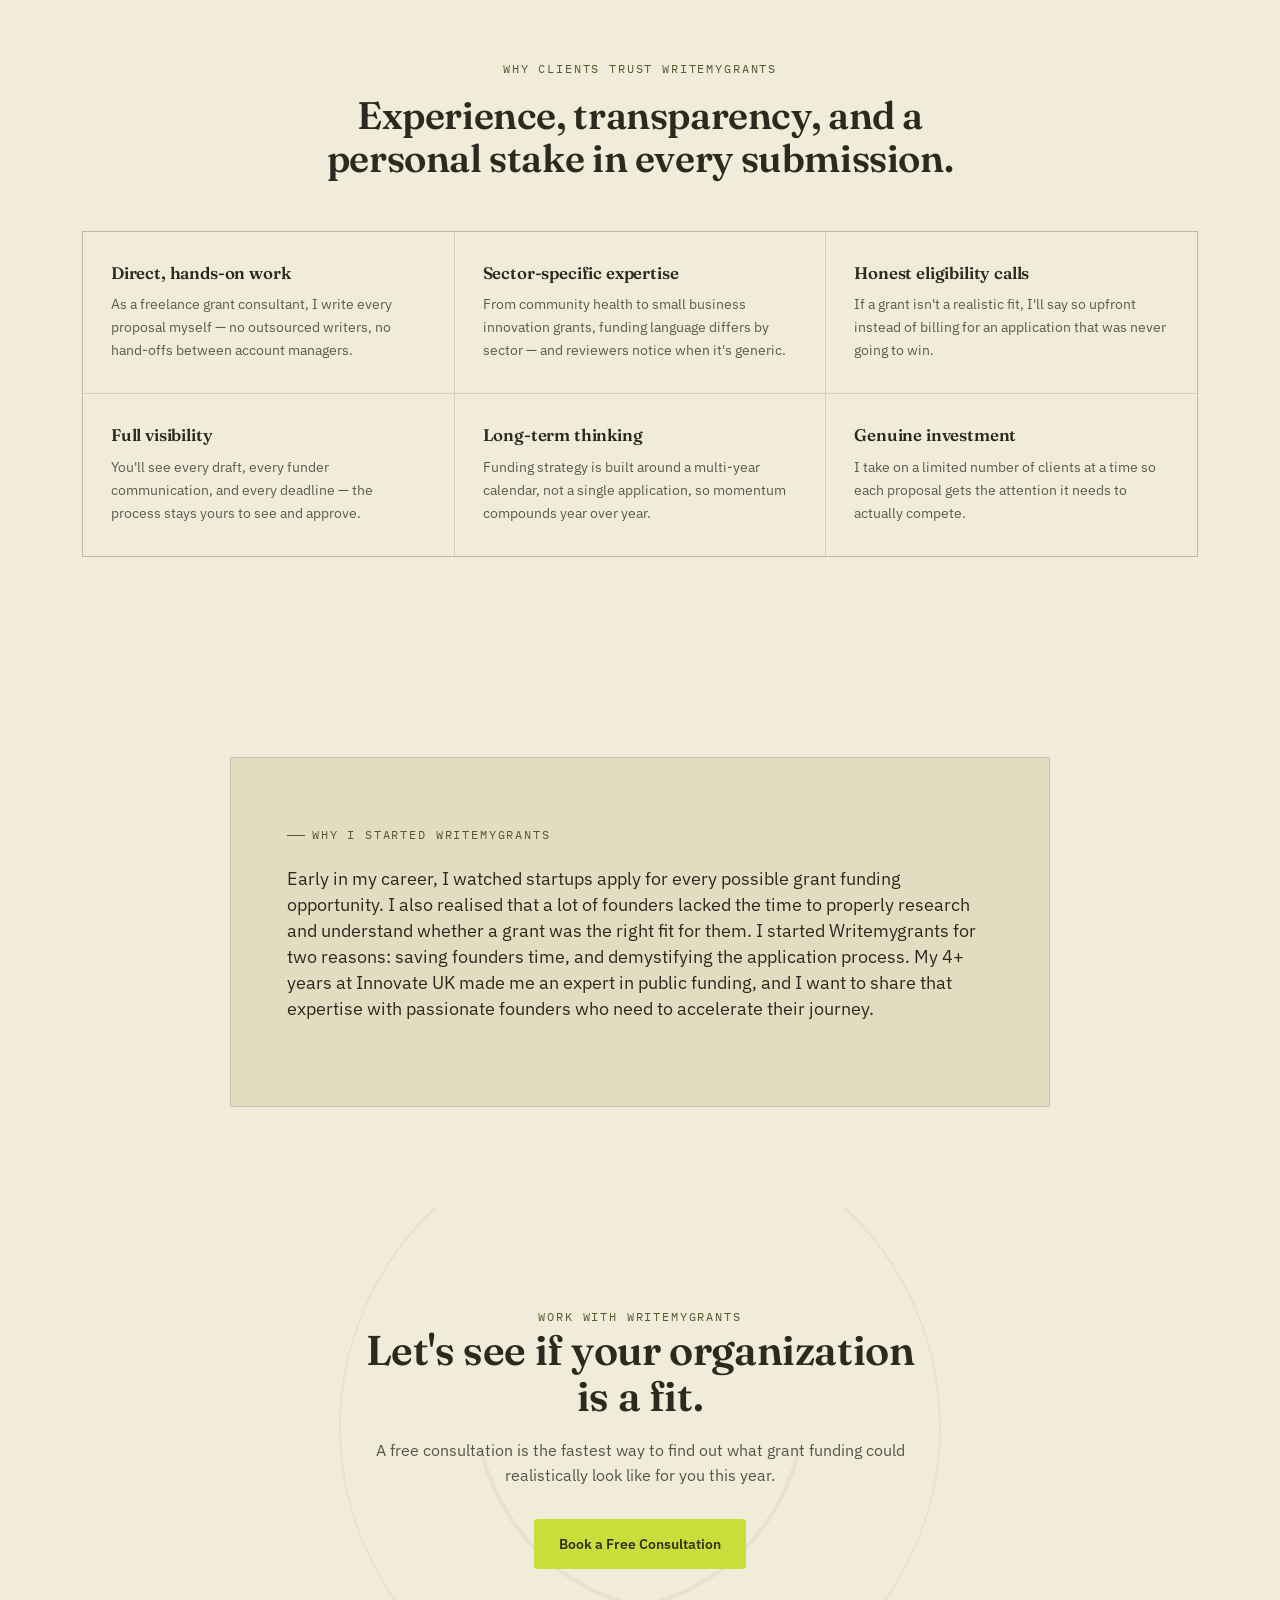
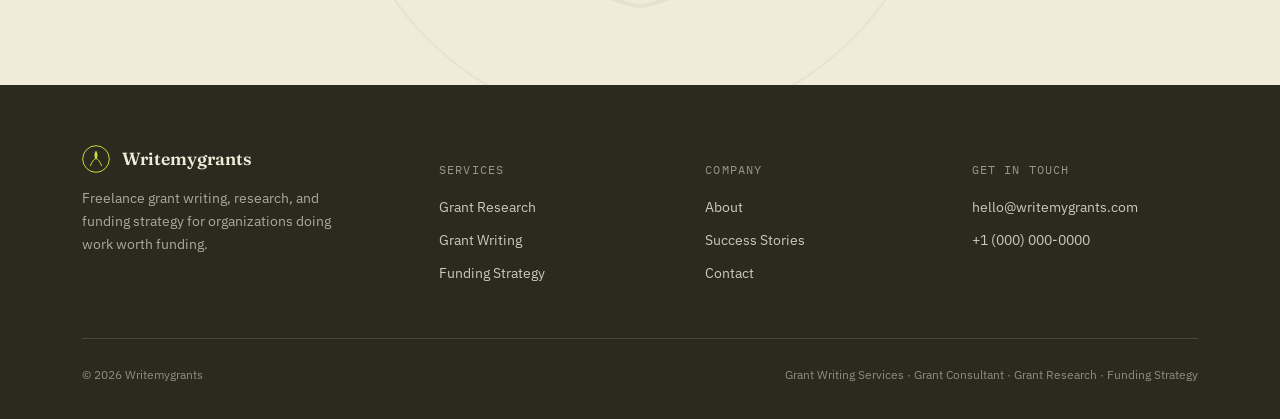
==== commit 044f0f8a: "Update about.html" ====
--- a/about.html
+++ b/about.html
@@ -4,7 +4,7 @@
 <meta charset="UTF-8">
 <meta name="viewport" content="width=device-width, initial-scale=1.0">
 <title>About Writemygrants | Freelance Grant Consultant &amp; Grant Writing Expert</title>
-<meta name="description" content="Learn about Writemygrants — a freelance grant consultant dedicated to helping nonprofits, small businesses, and educational institutions secure funding through expert grant research and grant writing.">
+<meta name="description" content="Learn about Writemygrants — a freelance grant consultant dedicated to helping nonprofits, small businesses, and startups secure funding through expert grant research and grant writing.">
 <link rel="preconnect" href="https://fonts.googleapis.com">
 <link rel="preconnect" href="https://fonts.gstatic.com" crossorigin>
 <link href="https://fonts.googleapis.com/css2?family=Fraunces:ital,opsz,wght@0,9..144,300;0,9..144,500;0,9..144,600;1,9..144,400&family=IBM+Plex+Sans:wght@400;500;600&family=IBM+Plex+Mono:wght@400;500&display=swap" rel="stylesheet">
@@ -62,12 +62,11 @@
       <div>
         <span class="eyebrow">Professional background</span>
         <h2 style="font-size:clamp(1.7rem,2.6vw,2.2rem); margin: 14px 0 18px;">Over five years inside the grants process, on both sides of it.</h2>
-        <p>Before founding Writemygrants, I worked at Innovate UK, helping founders find the right grants and guiding them throughout the process. I set up grant funding masterclasses to help founders demistify the grant application process from A to Z.</p>
-        <p>Writemygrants exists to help early stage founders have a roadmap and clear understanding of the public funding ecosystem in the UK. Today, I work as a freelance grant writer and funding strategist for innovative startups and non profits who need an expert grant consultant without the overhead of hiring one in-house.</p>
+        <p>Before founding Writemygrants, I worked at Innovate UK, helping founders find the right grants and guiding them throughout the application process. I set up grant funding masterclasses to help demistify the grant application process from A to Z.</p>
+        <p>Writemygrants exists to help early stage founders have a roadmap and clear understanding of the public funding landscape in the UK. Today, I work as a freelance grant writer and funding strategist for innovative startups, small businesses and non profits who need an expert grant consultant without the overhead of hiring one in-house.</p>
         <div class="creds">
-          <div class="cred"><div class="num">10+ yrs</div><div class="label">Grant &amp; nonprofit experience</div></div>
-          <div class="cred"><div class="num">55025
-            3M+</div><div class="label">Funding secured for clients</div></div>
+          <div class="cred"><div class="num">4 yrs</div><div class="label">Grant funding experience</div></div>
+          <div class="cred"><div class="num">3M+</div><div class="label">Funding secured for clients</div></div>
         </div>
       </div>
     </div>
@@ -120,7 +119,7 @@
     <div class="wrap">
       <div class="testimonial-panel" style="text-align:left;">
         <span class="eyebrow" style="margin-bottom:20px;">Why I started Writemygrants</span>
-        <blockquote style="font-size:1.15rem; font-style:normal; font-family:'IBM Plex Sans',sans-serif;">Early in my career, I watched a community health program I believed in get turned down for a grant it should have won. The program was strong. The proposal wasn't. That rejection didn't come from a lack of impact — it came from a narrative that never made the case clearly enough for a stranger reading it cold. I started Writemygrants so fewer organizations have to learn that lesson the hard way: that funding is often a writing problem before it's a program problem, and it's a solvable one.</blockquote>
+        <blockquote style="font-size:1.15rem; font-style:normal; font-family:'IBM Plex Sans',sans-serif;"> Early in my career, I watched startups apply for every possible grant funding opportunity. I also realised that a lot of founders lacked the time to properly research and understand whether a grant was the right fit for them. I started Writemygrants for two reasons: saving founders time, and demystifying the application process. My 4+ years at Innovate UK made me an expert in public funding, and I want to share that expertise with passionate founders who need to accelerate their journey.</blockquote>
       </div>
     </div>
   </section>
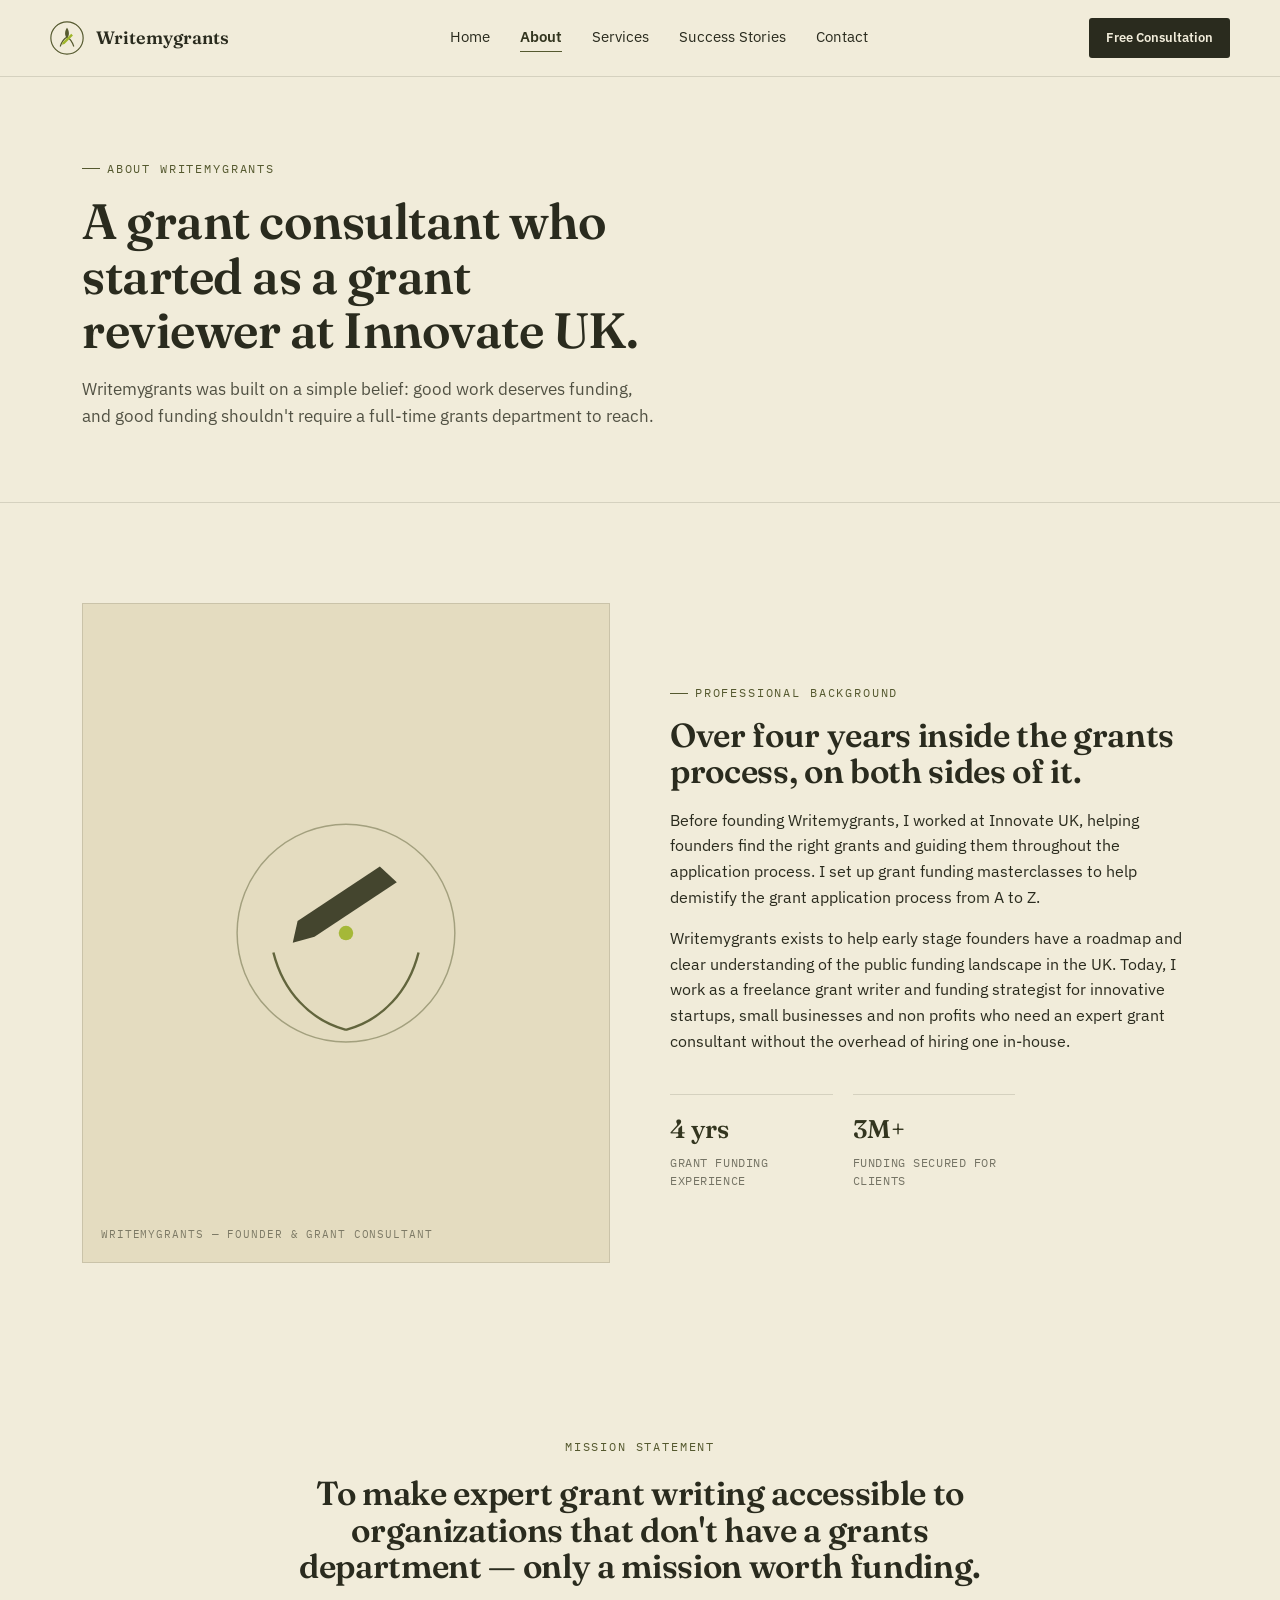
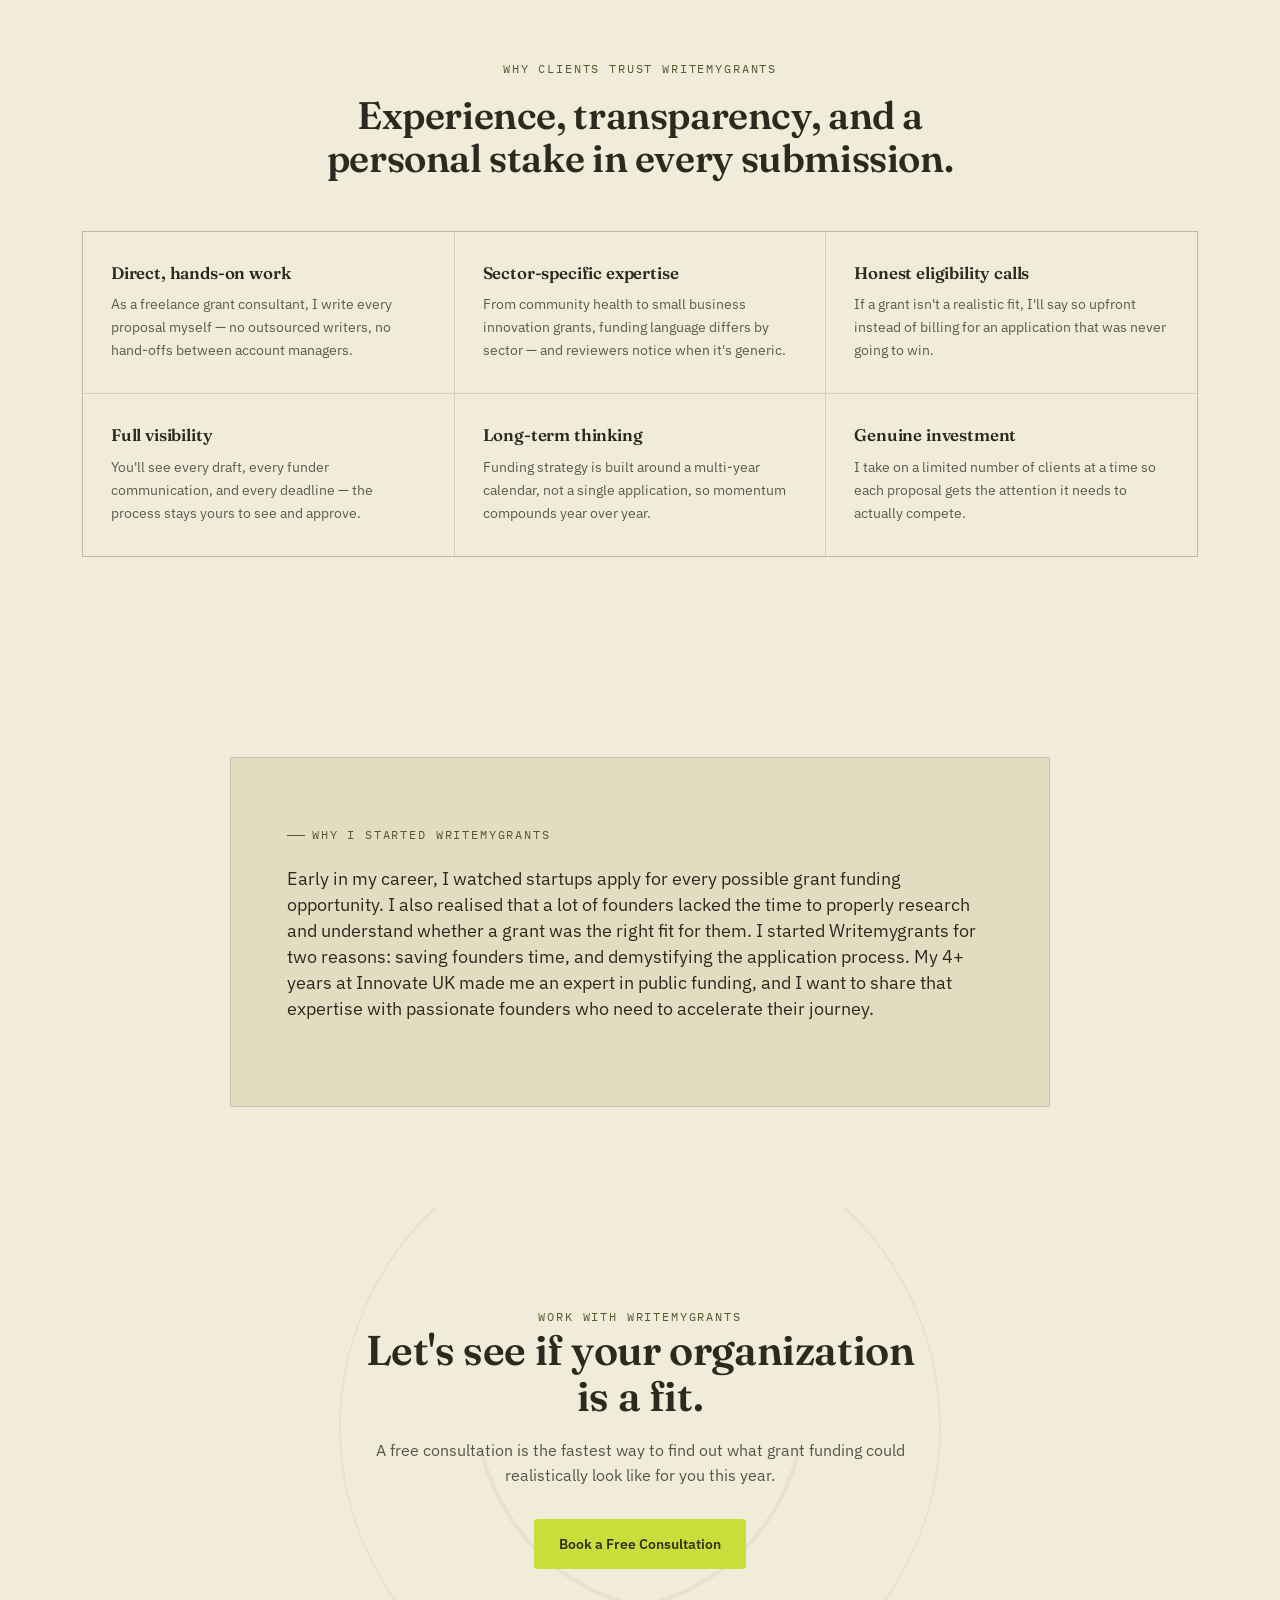
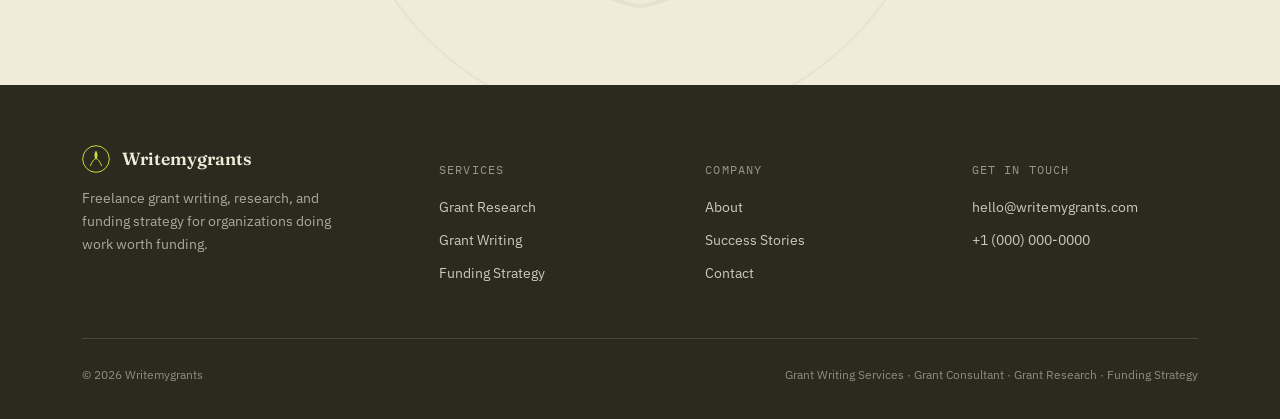
==== commit 33b7a83b: "Update about.html" ====
--- a/about.html
+++ b/about.html
@@ -61,7 +61,7 @@
       </div>
       <div>
         <span class="eyebrow">Professional background</span>
-        <h2 style="font-size:clamp(1.7rem,2.6vw,2.2rem); margin: 14px 0 18px;">Over five years inside the grants process, on both sides of it.</h2>
+        <h2 style="font-size:clamp(1.7rem,2.6vw,2.2rem); margin: 14px 0 18px;">Over four years inside the grants process, on both sides of it.</h2>
         <p>Before founding Writemygrants, I worked at Innovate UK, helping founders find the right grants and guiding them throughout the application process. I set up grant funding masterclasses to help demistify the grant application process from A to Z.</p>
         <p>Writemygrants exists to help early stage founders have a roadmap and clear understanding of the public funding landscape in the UK. Today, I work as a freelance grant writer and funding strategist for innovative startups, small businesses and non profits who need an expert grant consultant without the overhead of hiring one in-house.</p>
         <div class="creds">
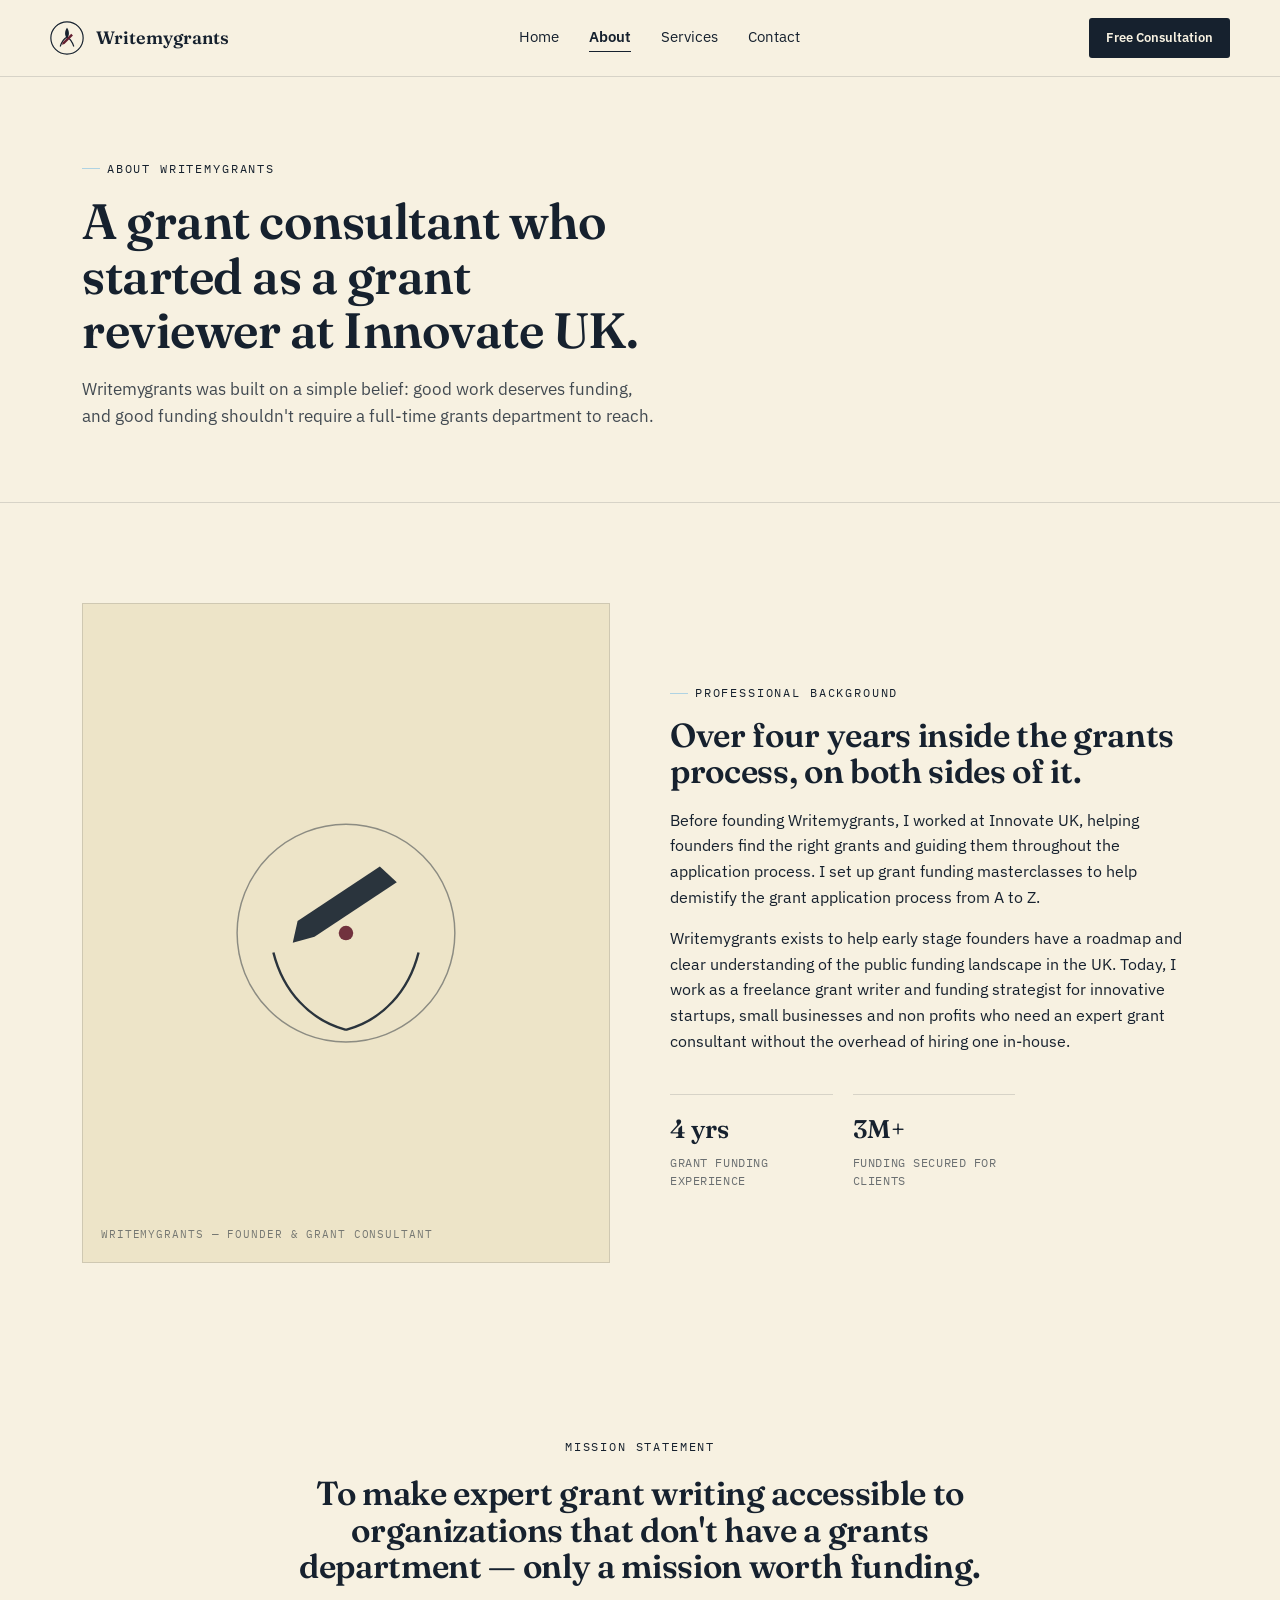
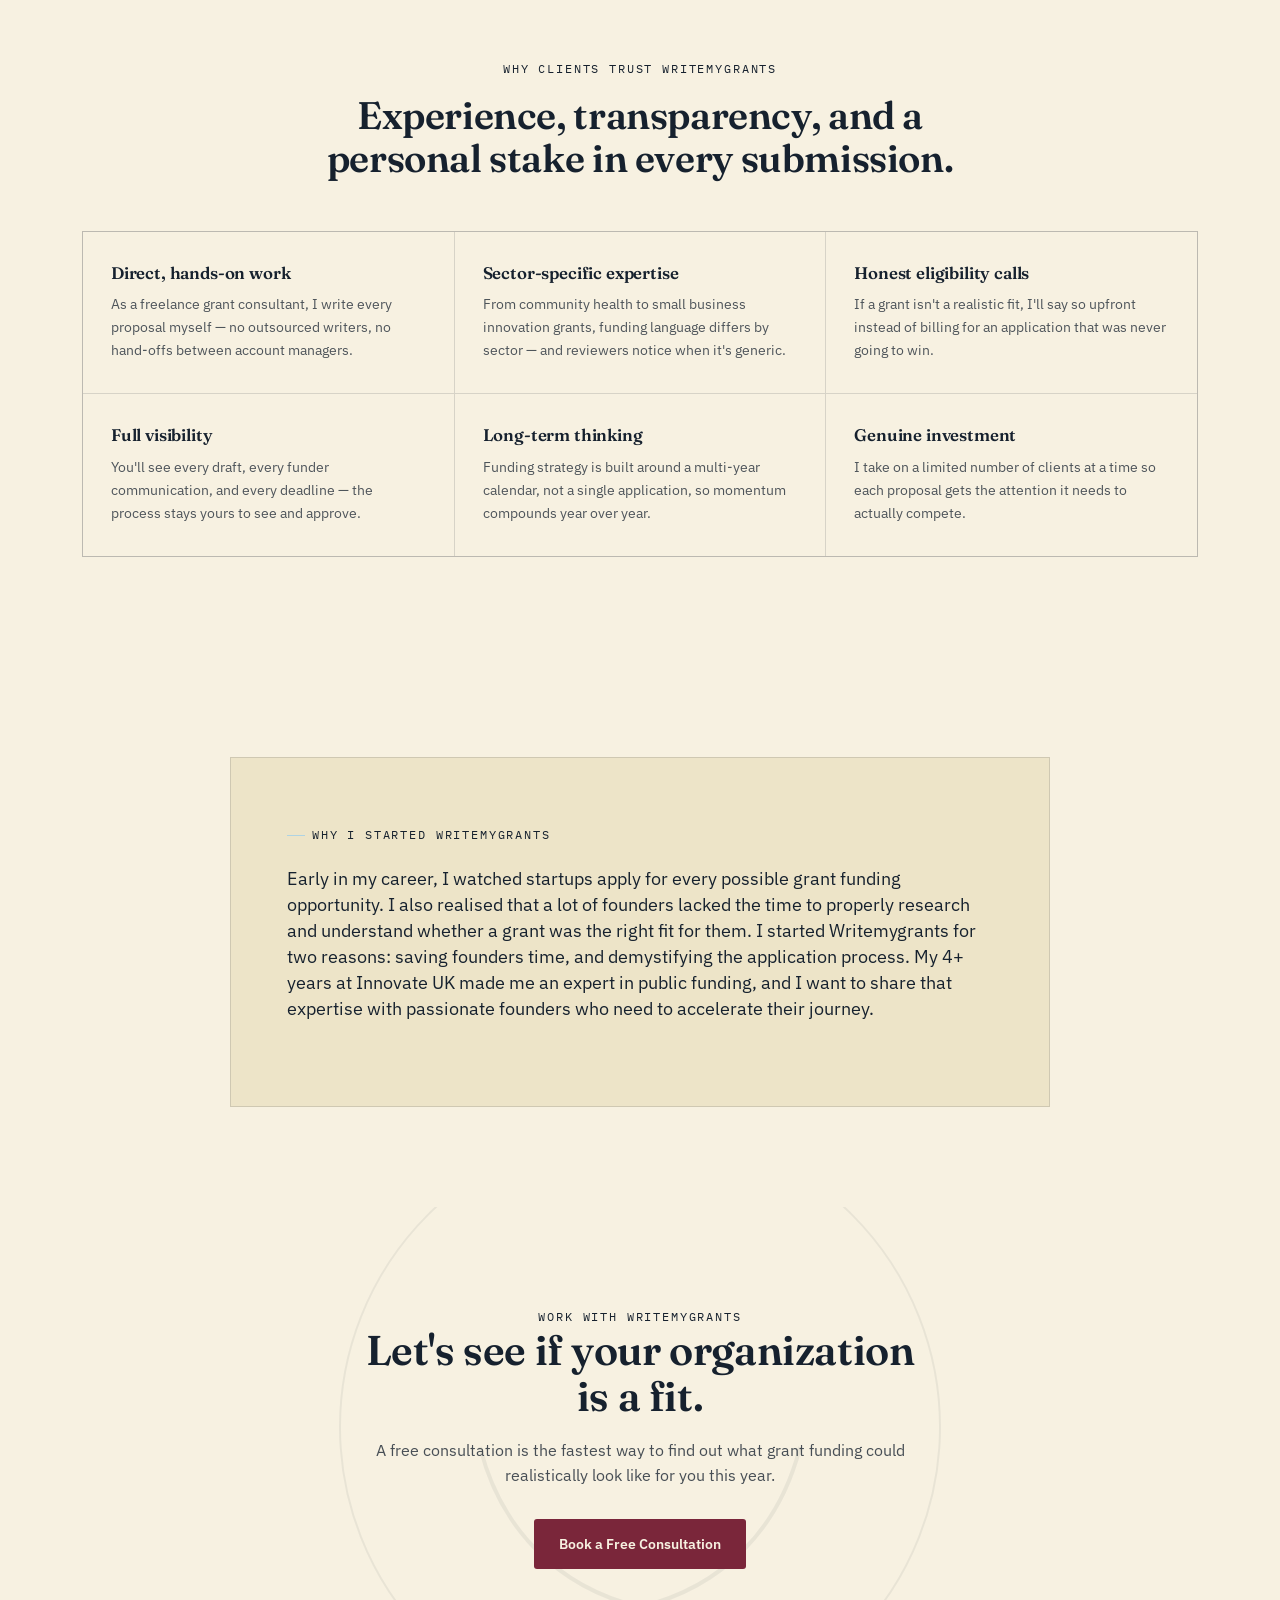
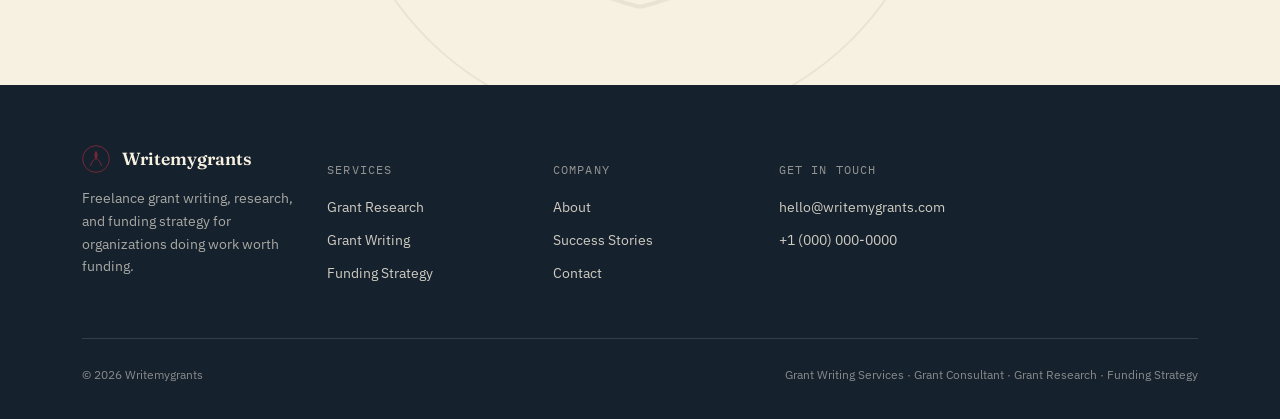
==== commit b22e6e19: "Update about.html" ====
--- a/about.html
+++ b/about.html
@@ -28,7 +28,6 @@
       <a href="index.html">Home</a>
       <a href="about.html" class="active">About</a>
       <a href="services.html">Services</a>
-      <a href="success-stories.html">Success Stories</a>
       <a href="contact.html">Contact</a>
     </nav>
     <div class="nav-cta">
--- a/styles.css
+++ b/styles.css
@@ -1,20 +1,33 @@
 /* ===========================================================
-   Writemygrants — shared stylesheet
+   Writemygrants â€” shared stylesheet
    Palette: beige / olive / green / chartreuse
    Type: Fraunces (display) + IBM Plex Sans (body) + IBM Plex Mono (utility)
 =========================================================== */
 
 :root{
-  --beige: #F1ECDA;
-  --beige-deep: #E4DCC0;
-  --ink: #2A2B1E;
-  --olive: #55592F;
-  --olive-soft: #767A47;
-  --olive-deep: #33351F;
-  --green-deep: #2C3A26;
-  --chartreuse: #C7DE3B;
-  --chartreuse-deep: #9FB52A;
-  --line: rgba(42,43,30,0.14);
+  --cream: #F7F1E1;
+  --cream-deep: #EDE4C8;
+  --dark-blue: #16212E;
+  --ice-blue: #E3F0F5;
+  --pale-blue: #AFD3E3;
+  --burgundy: #7A263A;
+
+  /* Semantic aliases */
+  --beige: var(--cream);
+  --beige-deep: var(--cream-deep);
+  --ink: var(--dark-blue);
+  --ice: var(--ice-blue);
+  --line: rgba(22,33,46,0.14);
+
+  /* Legacy aliases retained so existing components continue to work */
+  --olive: var(--dark-blue);
+  --olive-soft: var(--pale-blue);
+  --olive-deep: var(--dark-blue);
+  --green-deep: var(--dark-blue);
+  --chartreuse: var(--burgundy);
+  --chartreuse-deep: #641F30;
+  --pale-green: var(--cream-deep);
+
   --radius: 3px;
 }
 
@@ -56,7 +69,7 @@
 .eyebrow::before{
   content:"";
   width: 18px; height: 1px;
-  background: var(--olive);
+  background: var(--olive-soft);
   display:inline-block;
 }
 .eyebrow.center{ justify-content:center; }
@@ -83,8 +96,8 @@
 }
 .btn-primary{ background: var(--ink); color: var(--beige); }
 .btn-primary:hover{ background: var(--olive-deep); transform: translateY(-1px); }
-.btn-accent{ background: var(--chartreuse); color: var(--olive-deep); }
-.btn-accent:hover{ background: var(--chartreuse-deep); transform: translateY(-1px); }
+.btn-accent{ background: var(--burgundy); color: var(--cream); }
+.btn-accent:hover{ background: var(--chartreuse-deep); color: var(--cream); transform: translateY(-1px); }
 .btn-ghost{ border-color: var(--ink); background: transparent; }
 .btn-ghost:hover{ background: var(--ink); color: var(--beige); }
 .btn-sm{ padding: 9px 16px; font-size: 0.8rem; }
@@ -94,7 +107,7 @@
 /* ---------- Header ---------- */
 header.site{
   position: sticky; top:0; z-index: 50;
-  background: rgba(241,236,218,0.94);
+  background: rgba(247,241,225,0.94);
   backdrop-filter: blur(6px);
   border-bottom: 1px solid var(--line);
 }
@@ -149,7 +162,7 @@
   position:absolute; background: var(--beige); border:1px solid var(--line);
   border-radius: var(--radius); padding: 10px 14px;
   font-family:'IBM Plex Mono', monospace; font-size: 0.74rem;
-  box-shadow: 0 10px 24px rgba(42,43,30,0.08);
+  box-shadow: 0 10px 24px rgba(22,33,46,0.08);
   opacity:0; animation: chipIn .6s ease forwards;
 }
 .chip .n{ display:block; font-family:'Fraunces', serif; font-size:1.15rem; font-weight:600; color: var(--olive-deep); }
@@ -177,7 +190,7 @@
 /* ---------- Benefit / feature grid ---------- */
 .feature-grid{ display:grid; grid-template-columns: repeat(3,1fr); gap: 1px; background: var(--line); border:1px solid var(--line); }
 .feature-card{ background: var(--beige); padding: 34px 30px; transition: background .2s ease; }
-.feature-card:hover{ background: var(--beige-deep); }
+.feature-card:hover{ background: var(--ice); }
 .feature-card .icon{ width:28px; height:28px; margin-bottom:20px; color: var(--olive); }
 .feature-card h3{ font-size:1.05rem; margin-bottom:10px; }
 .feature-card p{ font-size:0.9rem; opacity:0.75; margin:0; }
@@ -199,17 +212,17 @@
 .band{ background: var(--olive-deep); color: var(--beige); padding: 84px 0; position:relative; overflow:hidden; }
 .band-wreath{ position:absolute; right:-80px; top:50%; transform: translateY(-50%); width:420px; opacity:0.08; }
 .band-grid{ display:grid; grid-template-columns: repeat(4,1fr); gap:30px; position:relative; z-index:1; }
-.stat .num{ font-family:'Fraunces', serif; font-weight:600; font-size: clamp(2.1rem,3.6vw,3rem); color: var(--chartreuse); }
-.stat .label{ font-family:'IBM Plex Mono', monospace; font-size:0.76rem; letter-spacing:0.06em; opacity:0.72; margin-top:8px; text-transform:uppercase; }
+.stat .num{ font-family:'Fraunces', serif; font-weight:600; font-size: clamp(2.1rem,3.6vw,3rem); color: var(--burgundy); }
+.stat .label{ font-family:'IBM Plex Mono', monospace; font-size:0.76rem; letter-spacing:0.06em; color: var(--pale-blue); margin-top:8px; text-transform:uppercase; }
 
 /* ---------- Testimonials ---------- */
 .testi-grid{ display:grid; grid-template-columns: repeat(3,1fr); gap: 24px; }
-.testi-card{ background: var(--beige-deep); border:1px solid var(--line); padding: 32px 28px; display:flex; flex-direction:column; }
+.testi-card{ background: var(--ice); border:1px solid var(--line); padding: 32px 28px; display:flex; flex-direction:column; }
 .testi-card blockquote{ font-family:'Fraunces', serif; font-style:italic; font-weight:400; font-size:1.08rem; margin:0 0 20px; line-height:1.45; flex-grow:1; }
 .testi-card cite{ font-style:normal; font-family:'IBM Plex Mono', monospace; font-size:0.74rem; letter-spacing:0.03em; opacity:0.68; }
 
 .testimonial{ padding: 100px 0; }
-.testimonial-panel{ background: var(--beige-deep); border:1px solid var(--line); padding: 60px 56px; text-align:center; max-width: 820px; margin:0 auto; }
+.testimonial-panel{ background: var(--pale-green); border:1px solid var(--line); padding: 60px 56px; text-align:center; max-width: 820px; margin:0 auto; }
 .testimonial-panel blockquote{ font-family:'Fraunces', serif; font-style:italic; font-weight:400; font-size: clamp(1.25rem, 2.2vw, 1.55rem); margin:0 0 24px; line-height:1.42; }
 .testimonial-panel cite{ font-style:normal; font-family:'IBM Plex Mono', monospace; font-size:0.76rem; letter-spacing:0.03em; opacity:0.68; }
 
@@ -233,7 +246,7 @@
 }
 .service-side .col{ margin-bottom: 26px; }
 .service-side ul li{ font-size:0.92rem; padding-left: 20px; position:relative; margin-bottom:10px; opacity:0.85; }
-.service-side ul li::before{ content:"—"; position:absolute; left:0; color: var(--olive); }
+.service-side ul li::before{ content:"â€”"; position:absolute; left:0; color: var(--olive); }
 .service-block .cta-row{ margin-top: 22px; }
 
 /* ---------- Case studies ---------- */
@@ -242,7 +255,7 @@
 .case-meta{ }
 .case-meta .sector{ font-family:'IBM Plex Mono', monospace; font-size:0.72rem; letter-spacing:0.1em; text-transform:uppercase; color: var(--olive); margin-bottom:14px; display:block; }
 .case-meta h3{ font-size: 1.5rem; margin-bottom: 18px; }
-.case-amount{ background: var(--olive-deep); color: var(--chartreuse); display:inline-block; padding: 10px 16px; font-family:'IBM Plex Mono', monospace; font-size:0.85rem; border-radius: var(--radius); }
+.case-amount{ background: var(--olive-deep); color: var(--burgundy); display:inline-block; padding: 10px 16px; font-family:'IBM Plex Mono', monospace; font-size:0.85rem; border-radius: var(--radius); }
 .case-body h4{ font-family:'IBM Plex Mono', monospace; font-size:0.72rem; letter-spacing:0.1em; text-transform:uppercase; color: var(--olive); margin: 0 0 8px; }
 .case-body .case-section{ margin-bottom: 20px; }
 .case-body p{ opacity:0.85; margin:0; }
@@ -261,7 +274,8 @@
 .creds .cred .label{ font-family:'IBM Plex Mono', monospace; font-size:0.72rem; letter-spacing:0.05em; text-transform:uppercase; opacity:0.62; margin-top:4px; }
 
 .values-grid{ display:grid; grid-template-columns: repeat(3,1fr); gap: 1px; background: var(--line); border:1px solid var(--line); }
-.value-card{ background: var(--beige); padding: 32px 28px; }
+.value-card{ background: var(--beige); padding: 32px 28px; transition: background .2s ease; }
+.value-card:hover{ background: var(--pale-green); }
 .value-card h3{ font-size:1.05rem; margin-bottom:10px; }
 .value-card p{ font-size:0.9rem; opacity:0.75; margin:0; }
 
@@ -271,7 +285,7 @@
 .form-row{ display:grid; grid-template-columns: 1fr 1fr; gap: 18px; }
 label{ display:block; font-family:'IBM Plex Mono', monospace; font-size:0.72rem; letter-spacing:0.06em; text-transform:uppercase; opacity:0.65; margin-bottom:8px; }
 input, select, textarea{
-  width:100%; padding: 13px 14px; border:1px solid var(--line); background: var(--beige-deep);
+  width:100%; padding: 13px 14px; border:1px solid var(--line); background: var(--ice);
   color: var(--ink); font-family:'IBM Plex Sans', sans-serif; font-size:0.95rem; border-radius: var(--radius);
 }
 input:focus, select:focus, textarea:focus{ outline: 2px solid var(--olive-deep); outline-offset:1px; }
@@ -298,7 +312,7 @@
 
 /* ---------- Footer ---------- */
 footer.site{ background: var(--ink); color: var(--beige); padding: 60px 0 34px; }
-.footer-top{ display:grid; grid-template-columns: 1.4fr repeat(3, 1fr); gap: 40px; padding-bottom: 44px; border-bottom: 1px solid rgba(241,236,218,0.14); }
+.footer-top{ display:grid; grid-template-columns: 1.1fr repeat(4, 1fr); gap: 32px; padding-bottom: 44px; border-bottom: 1px solid rgba(241,236,218,0.14); }
 .footer-brand{ display:flex; align-items:center; gap:12px; font-family:'Fraunces',serif; font-weight:600; font-size:1.1rem; margin-bottom:14px; }
 .footer-brand .mark{ width:28px; height:28px; }
 .footer-top p{ opacity:0.65; font-size:0.88rem; max-width: 32ch; }
@@ -315,7 +329,7 @@
   .steps::before{ display:none; }
   .feature-grid, .values-grid{ grid-template-columns: 1fr 1fr; }
   .band-grid{ grid-template-columns: 1fr 1fr; gap:36px; }
-  .footer-top{ grid-template-columns: 1fr 1fr; }
+  .footer-top{ grid-template-columns: 1fr 1fr 1fr; }
   .service-block-grid{ grid-template-columns: 1fr; gap: 28px; }
   .case-card{ grid-template-columns: 1fr; }
   .about-grid{ grid-template-columns: 1fr; }
@@ -336,3 +350,38 @@
 }
 
 :focus-visible{ outline: 2px solid var(--olive-deep); outline-offset: 2px; }
+
+/* ---------- Legal pages ---------- */
+.legal-note{
+  background: var(--ice);
+  border: 1px solid var(--line);
+  border-left: 3px solid var(--pale-blue);
+  padding: 20px 24px;
+  font-size: 0.88rem;
+  opacity: 0.9;
+  margin-bottom: 48px;
+}
+.legal-note strong{ color: var(--olive-deep); }
+.legal-page h2{
+  font-size: 1.28rem;
+  margin: 44px 0 14px;
+}
+.legal-page h2:first-of-type{ margin-top: 0; }
+.legal-page p{ opacity: 0.85; }
+.legal-page .legal-list{
+  list-style: decimal;
+  padding-left: 1.3em;
+  margin: 0 0 1em;
+}
+.legal-page .legal-list li{ margin-bottom: 10px; opacity: 0.85; }
+.legal-page .updated{
+  font-family: 'IBM Plex Mono', monospace;
+  font-size: 0.76rem;
+  letter-spacing: 0.04em;
+  text-transform: uppercase;
+  opacity: 0.55;
+  margin-top: -6px;
+}
+.legal-toc{ display:flex; flex-wrap:wrap; gap: 10px 24px; margin-bottom: 40px; }
+.legal-toc a{ font-size: 0.86rem; text-decoration: underline; opacity: 0.75; }
+.legal-toc a:hover{ opacity: 1; }
